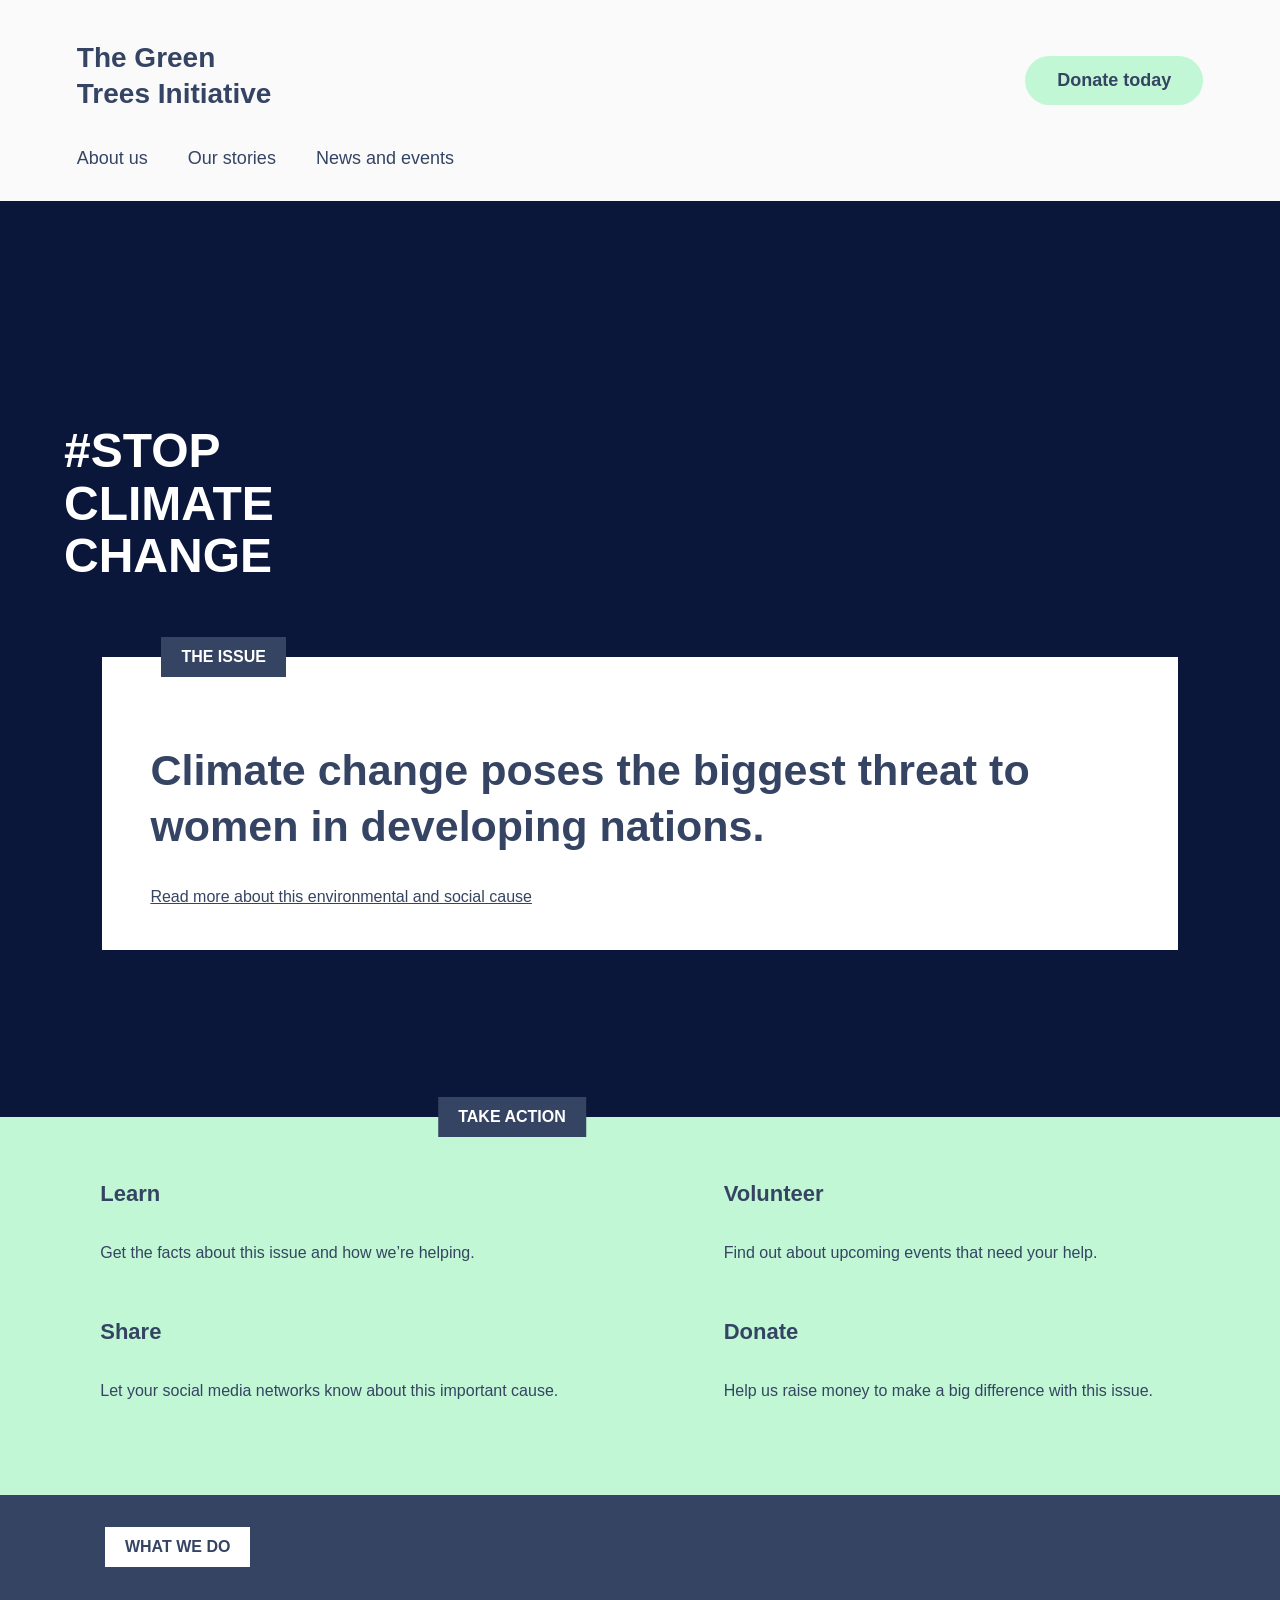
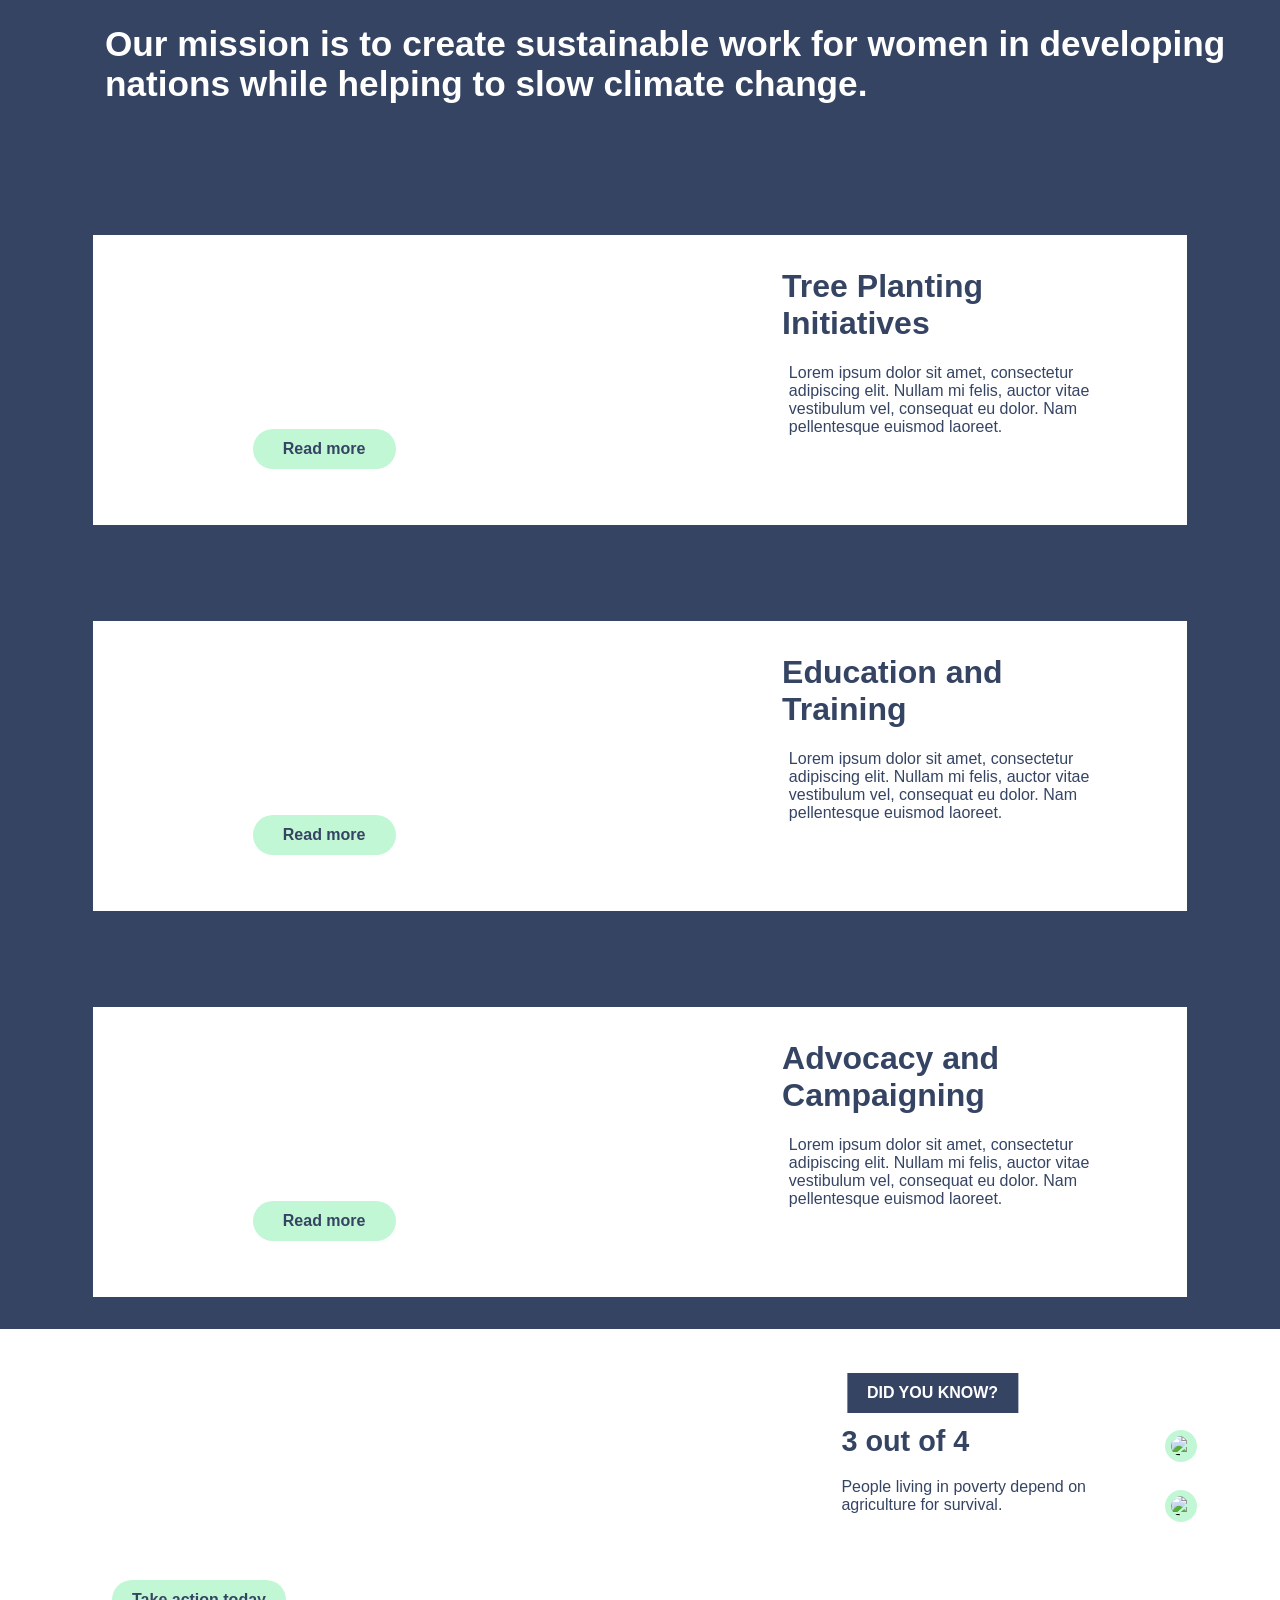
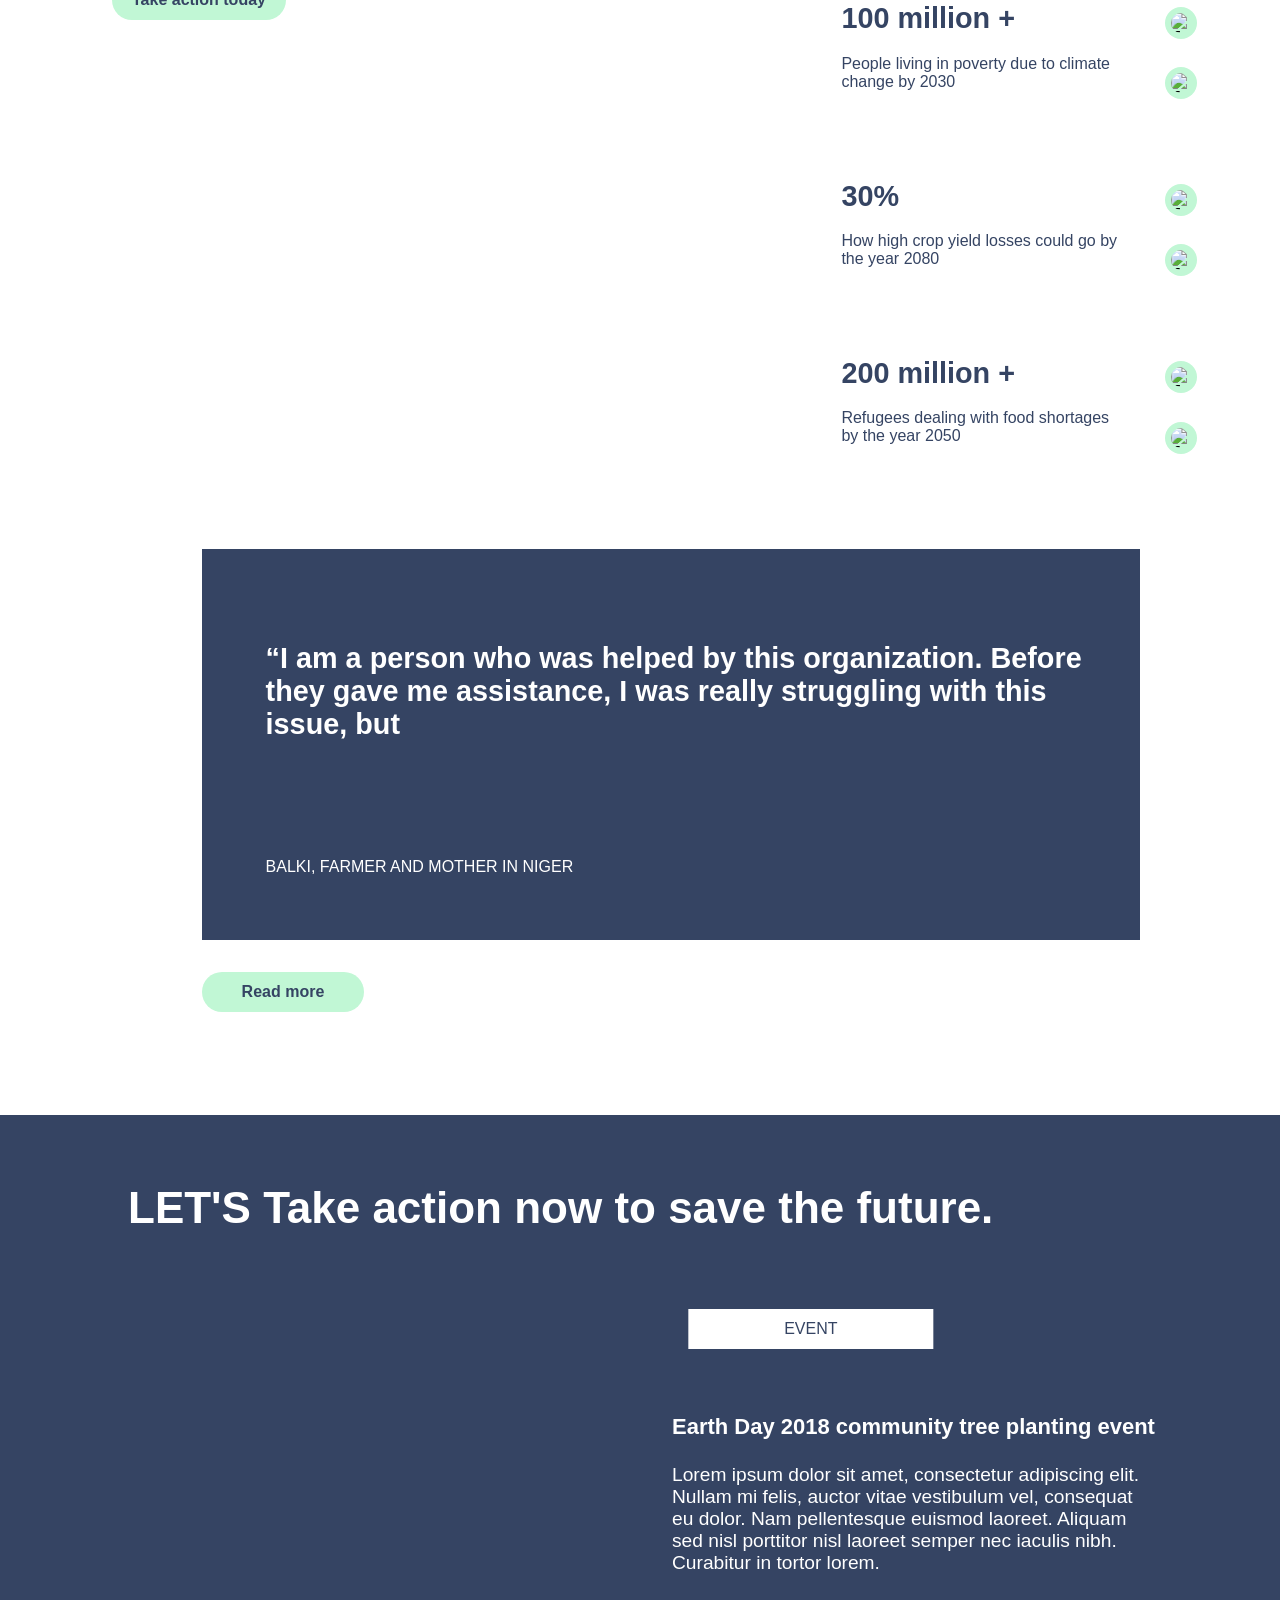
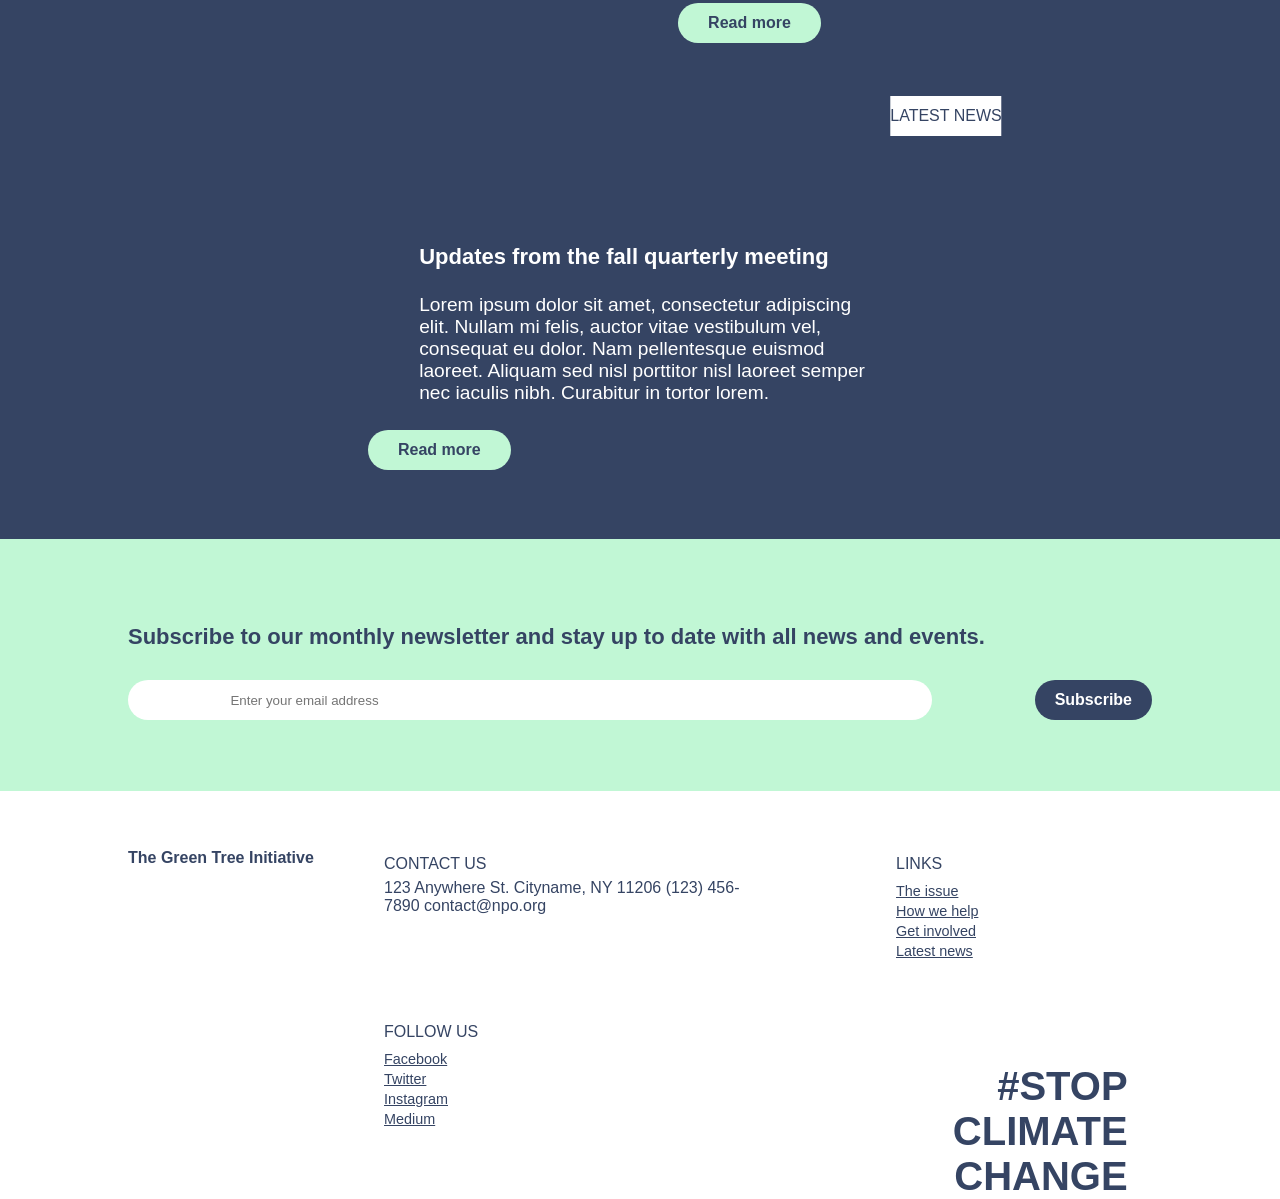
==== green-tree-project/index.html @ f687bb8c "initial commit" ====
<!DOCTYPE html>
<html lang="en">

<head>
    <meta charset="UTF-8">
    <meta name="viewport" content="width=device-width, initial-scale=1.0">
    <title>Home</title>
    <link rel="stylesheet" href="https://use.typekit.net/msd6sjl.css">
    <link rel="stylesheet" href="./style.css">
    

</head>

<body>
    <div class="container">
        <div class="header">
            <div class="logo">The Green<br>Trees Initiative</div>
            <nav class="nav">
                <a href="#about">About us</a>
                <a href="#stories">Our stories</a>
                <a href="#news">News and events</a>
            </nav>
        </div>
        <div class="donate-section">
            <a href="./donation.html" class="donate-button">Donate today</a>
        </div>
    </div>
    <main>
        <section class="flex stop_climate_change_section">
            <h2 class="layout_padding text_white flood_font">
                #STOP CLIMATE CHANGE
            </h2>
            <div class="layout_padding">
                <div>
                    <button class="text_white bg_blue square_btn">
                        THE ISSUE
                    </button>
                    <h3 class="text_blue">
                        Climate change poses the biggest threat to women in developing nations.
                    </h3>
                    <a href="" class="issue_read">
                        Read more about this environmental and social cause
                    </a>
                </div>
            </div>
        </section>
        <section class="grid take_action_section bg_green layout_padding text_blue">
            <button class="text_white bg_blue square_btn">
                TAKE ACTION
            </button>
            <div>
                <h5>
                    Learn
                </h5>
                <p>
                    Get the facts about this issue and how we’re helping.
                </p>
            </div>
            <div>
                <h5>
                    Volunteer
                </h5>
                <p>
                    Find out about upcoming events that need your help.
                </p>
            </div>
            <div>
                <h5>
                    Share
                </h5>
                <p>
                    Let your social media networks know about this important cause.
                </p>
            </div>
            <div>
                <h5>
                    Donate
                </h5>
                <p>
                    Help us raise money to make a big difference with this issue.
                </p>
            </div>
        </section>
        <section class="what_we_do_session bg_blue layout_padding">
            <div class="flex">
                <button class="text_blue bg_white square_btn">
                    WHAT WE DO
                </button>
                <p class="text_white bold">
                    Our mission is to create sustainable work for women in developing nations while helping to slow
                    climate change.
                </p>
            </div>
            <section class="flex">
                <div class="what_we_do_session_card bg_white">
                    <img src="./assets/home/tree-planting.png" alt="">
                    <div class="grid text_blue">
                        <div>
                            <h6>
                                Tree Planting Initiatives
                            </h6>
                            <p>
                                Lorem ipsum dolor sit amet, consectetur adipiscing elit. Nullam mi felis, auctor vitae
                                vestibulum vel, consequat eu dolor. Nam pellentesque euismod laoreet.
                            </p>
                        </div>
                        <button class="text_blue square_btn rounded bg_green bold" style="padding-left:30px; padding-right:30px">
                            Read more
                        </button>
                    </div>
                </div>
                <div class="what_we_do_session_card bg_white">
                    <img src="./assets/home/education-training.png" alt="">
                    <div class="grid text_blue">
                        <div>
                            <h6>
                                Education and Training
                            </h6>
                            <p>
                                Lorem ipsum dolor sit amet, consectetur adipiscing elit. Nullam mi felis, auctor vitae
                                vestibulum vel, consequat eu dolor. Nam pellentesque euismod laoreet.
                            </p>
                        </div>
                        <button class="text_blue square_btn rounded bg_green bold"style="padding-left:30px; padding-right:30px">
                            Read more
                        </button>
                    </div>
                </div>
                <div class="what_we_do_session_card bg_white">
                    <img src="./assets/home/advocacy.png" alt="">
                    <div class="grid text_blue">
                        <div >
                            <h6>
                                Advocacy and Campaigning
                            </h6>
                            <p>
                                Lorem ipsum dolor sit amet, consectetur adipiscing elit. Nullam mi felis, auctor vitae
                                vestibulum vel, consequat eu dolor. Nam pellentesque euismod laoreet.
                            </p>
                        </div>
                        <button class="text_blue square_btn rounded bg_green bold"style="padding-left:30px; padding-right:30px">
                            Read more
                        </button>
                    </div>
                </div>
            </section>
        </section>
        <section class="flex did_you_know_section layout_padding">
            <div>
                <h2 class="text_white flood_font">
                    Climate change <br>Is a hunger issue.
                </h2>
                <button class="square_btn bg_green text_blue bold rounded">
                    Take action today
                </button>
            </div>
            <section>
                <div class="did_you_know_section_card bg_white did_you_know_section_first_card">
                    <button class="square_btn bg_blue text_white">
                        DID YOU KNOW?
                    </button>
                    <div class="flex did-msg">
                        <h6>
                            3 out of 4
                        </h6>
                        <span class="social_icons">
                            <img src="./assets/home/iconmonstr-twitter-1.png" alt="Twitter">
                        </span>
                        </span>
                    </div>
                    <div class="flex">
                        <p>
                            People living in poverty depend on agriculture for survival.
                        </p>
                        <span class="social_icons">
                            <img src="./assets/home/iconmonstr-facebook-1.png" alt="Facebook">
                        </span>
                    </div>
                </div>
                <div class="did_you_know_section_card bg_white">
                    <div class="flex did-msg">
                        <h6>
                            100 million +
                        </h6>
                        <span class="social_icons">
                            <img src="./assets/home/iconmonstr-twitter-1.png" alt="Twitter">
                        </span>
                    </div>
                    <div class="flex">
                        <p>
                            People living in poverty due to climate change by 2030
                        </p>
                        <span class="social_icons">
                            <img src="./assets/home/iconmonstr-facebook-1.png" alt="Facebook">
                        </span>
                    </div>
                </div>
                <div class="did_you_know_section_card bg_white">
                    <div class="flex did-msg">
                        <h6>
                            30%
                        </h6>
                        <span class="social_icons">
                            <img src="./assets/home/iconmonstr-twitter-1.png" alt="Twitter">
                        </span>
                    </div>
                    <div class="flex">
                        <p>
                            How high crop yield losses could go by the year 2080
                        </p>
                        <span class="social_icons">
                            <img src="./assets/home/iconmonstr-facebook-1.png" alt="Facebook">
                        </span>
                    </div>
                </div>
                <div class="did_you_know_section_card bg_white">
                    <div class="flex did-msg">
                        <h6>
                            200 million +
                        </h6>
                        <span class="social_icons">
                            <img src="./assets/home/iconmonstr-twitter-1.png" alt="Twitter">
                        </span>
                    </div>
                    <div class="flex">
                        <p>
                            Refugees dealing with food shortages by the year 2050
                        </p>
                        <span class="social_icons">
                            <img src="./assets/home/iconmonstr-facebook-1.png" alt="Facebook">
                        </span>
                    </div>
                </div>
            </section>
        </section>
        <section class="story_section flex layout_padding">
            <section class="story_section_img_div">
                <button class="square_btn bold bg_blue text_white">
                    STORIES
                </button>
                <img src="./assets/home/lady-baby.png" alt="">
            </section>
            <div class="flex">
                <div class="bg_blue text_white">
                    <p>
                        “I am a person who was helped by this organization. Before they gave me assistance, I was really
                        struggling with this issue, but
                    </p>
                    <span>
                        BALKI, FARMER AND MOTHER IN NIGER
                    </span>
                </div>
                <button class="square_btn rounded bg_green text_blue bold stories-read">
                    Read more
                </button>
            </div>
        </section>
        <section class="event_section layout_padding bg_blue text_white">
            <h2 class="text_white flood_font">
                LET'S Take action now to save the future.
            </h2>
            <section class="flex">
                <div class="flex event_section_first_card">
                    <div class="event-img">
                        <button class="square_btn bg_white text_blue  event_section_rel_btn">
                            EVENT
                        </button>
                        <img src="./assets/home/tree-planting.png" alt="">
                    </div>
                    <div class="event_section_first_card_sec_div">
                        <button class="square_btn bg_white text_blue bold hidden_btn">
                            EVENT
                        </button>
                        <h3>
                            Earth Day 2018 community tree planting event
                        </h3>
                        <p>
                            Lorem ipsum dolor sit amet, consectetur adipiscing elit. Nullam mi felis, auctor vitae
                            vestibulum vel, consequat eu dolor. Nam pellentesque euismod laoreet. Aliquam sed nisl
                            porttitor nisl laoreet semper nec iaculis nibh. Curabitur in tortor lorem.
                        </p>
                        <button class="square_btn read-btn rounded bg_green text_blue bold r1">
                            Read more
                        </button>
                    </div>
                </div>
                <div class="flex event_section_second_card">
                    <div >
                        <img src="./assets/home/meeting.png" alt="">
                        <button class="square_btn bg_white text_blue bold event_section_rel_btn">
                            LATEST NEWS
                        </button>
                    </div>
                    <div class="event_section_second_card_sec_div">
                        <button class="square_btn bg_white text_blue bold hidden_btn">
                            LATEST NEWS
                        </button>
                        <h3>
                            Updates from the fall quarterly meeting
                        </h3>
                        <p>
                            Lorem ipsum dolor sit amet, consectetur adipiscing elit. Nullam mi felis, auctor vitae
                            vestibulum vel, consequat eu dolor. Nam pellentesque euismod laoreet. Aliquam sed nisl
                            porttitor nisl laoreet semper nec iaculis nibh. Curabitur in tortor lorem.
                        </p>
                        <button class="square_btn rounded bg_green text_blue bold r2">
                            Read more
                        </button>
                    </div>
                </div>
            </section>
        </section>
        <section class="email_section flex bg_green layout_padding">
            <h6 class="text_blue">
                Subscribe to our monthly newsletter and stay up to date with all news and events.
            </h6>
            <div class="flex">
                <input class="rounded" type="email" name="" id="" placeholder="Enter your email address"
                    style="border: none;;">
                <button class="square_btn rounded bg_blue text_white bold">
                    Subscribe
                </button>
            </div>
        </section>
    </main>
    <footer class="flex">
        <h1 class="text_b h1">The Green Tree Initiative</h1>
        <div class="footer_contact_us">
            <p class="text_b">
                CONTACT US
            </p>
            <div class="text_b">
                123 Anywhere St. Cityname, NY 11206 (123) 456-7890 contact@npo.org
            </div>
        </div>
        <div class="footer_links">
            <p class="text_b link">
                LINKS
            </p>
            <div class="flex link-a" style="flex-direction: column;">
                <a class="text_blue" href="">The issue</a>
                <a class="text_blue" href="">How we help</a>
                <a class="text_blue" href="">Get involved</a>
                <a class="text_blue" href="">Latest news</a>
            </div>
        </div>
        <div class="footer_follow_us">
            <p class="text_b">
                FOLLOW US
            </p>
            <div class="flex" style="flex-direction: column;">
                <a class="text_blue" href="">Facebook</a>
                <a class="text_blue" href="">Twitter</a>
                <a class="text_blue" href="">Instagram</a>
                <a class="text_blue" href="">Medium</a>
            </div>
        </div>
        <h2 class="text_b h2" style="text-align:right; margin-right:50px">
            #STOP CLIMATE CHANGE
        </h2>
    </footer>
</body>

</html>
---- green-tree-project/style.css ----
body{
    font-family: Arial, Helvetica, sans-serif;
    margin: 0;
}
.container {
    background: white;
}

.header {
    padding: 8% 7%;
    background: #fafafa;
    display: flex;
    justify-content: space-between;
}

.logo {
    font-size: clamp(18px, 2.5vw, 28px);
    font-weight: 700;
    color:#354463;
    line-height: 1.3;
    margin-bottom: 20px;
    margin-top: 0.5rem;
}

.nav {
    display: flex;
    flex-direction: column;
    gap: 10px;
}

.nav a {
    color: #354463;
    text-decoration: none;
    font-size: clamp(14px, 1.5vw, 18px);
    transition: color 0.2s;

}

.donate-section {
    padding: 30px;
    padding-right:3rem
}

.donate-button {
    display: block;
    width: 100%;
    padding: 12px;
    background: #C1F7D5;
    color: #354463;
    text-decoration: none;
    text-align: center;
    font-size: 18px;
    font-weight: 800;
    font:bold;
    font-family: Helvetica;
    border: none;
    border-radius: 20px;
    margin-bottom: 1%;
    margin-top: -1rem;
    
}



.stop_climate_change_section{
    background: url('./assets/annie-spratt-135307-unsplash.png') no-repeat calc(50% + 30%) center;
    background-size: cover;
    background-color: rgb(11, 22, 59);
    flex-direction: column;
    padding-bottom: 4rem;
    padding-top: 2rem;
    object-fit:cover;
}

.stop_climate_change_section > h2{
    width: min-content;
    margin-bottom: 13.938rem;
    margin-left: 1.5rem
}

.stop_climate_change_section > div > div{
    font-family: 'Helvetica';
    line-height: 1.3;
    padding: 3rem 1.188rem 2rem 1.188rem;
    background: white;
    position: relative;
    margin:8%;
    margin-top:-25%
}

.stop_climate_change_section > div > div > h3{
    font-size: 1.375rem;
    margin-bottom: 2rem;
    text-align: center;
}
.stop_climate_change_section .issue_read{
    display: block;
    text-align: center;
    color: #354463;
}


.stop_climate_change_section > div > div > button{
    position: absolute;
    top: 0;
    left: 40%;
    transform: translate(-50%, -50%);
}
.flex{
    display: flex;
    justify-content: center;
    
}

.grid{
    display: grid;
    padding-left: 40px;
    padding-right:40px
    
}


.rounded{
    border-radius: 20px;
}

.bold{
    font-weight: bold;
}

.text_center{
    text-align: center;
}

.italic{
    font-style: italic;
}

.text_blue{
    color: #354463;
    font:bold;
    font-size: 0.9rem; 
    margin-right: 0rem; 
}
/* .text-b{
    font-weight: bold;
    font-size: 1.2rem;
    color: #354463;
} */



.text_white{
    color: white;
}

.text_green{
    color: #C1F7D5;
}

.bg_green{
    background-color: #C1F7D5;
}

.bg_blue{
    background-color: #354463;
}

.bg_white{
    background-color: white;
}

.square_btn{
    border: none;
    outline: none;
    font-size: 1rem;
    font-weight:900;
    padding: 11px 20px;
    opacity: 1;
    margin-left: 10%;
    
}

.flood_font{
    font-family: "flood-std", sans-serif;;
    line-height: 1.1;
    font-size: 2.75rem;
    margin-left: 10%;
    margin-top: 15%;
}
.take_action_section{
        grid-template-columns: auto auto;
        gap: 1.625rem 1.5rem;
        padding-top: 4rem;
        padding-bottom: 4rem;
        position: relative;
    }

    .take_action_section > div > h5{
        font-size: 1.125rem;
    }

    .take_action_section > div > p{
        font-size: 0.875rem;
    }

    .take_action_section > button{
        position: absolute;
        top: 0;
        left: 40%;
        transform: translate(-50%, -50%);
    }
    .what_we_do_session{
    padding: 2rem;
}

.what_we_do_session > section{
    flex-direction: column;
    margin-left:5%;
    margin-right:5%
    
}

.what_we_do_session > div{
    text-align: center;
    flex-direction: column;
}

.what_we_do_session > div > button{
    width: fit-content;
    margin-left: auto;
    margin-right: auto;
    margin-bottom: 1.375rem;
}

.what_we_do_session > div > p{
    font-size: 1.5rem;
}

.what_we_do_session_card{
    position: relative;
    margin-top: 5.125rem;
}

.what_we_do_session_card > div{
    flex-direction: column;
    text-align: center;
    align-items: center;
    padding: 11.125rem 2.188rem 2rem 2.188rem;
}

.what_we_do_session_card > img{
    position: absolute;
    top: 8.5%;
    left: 50%;
    transform: translate(-50%, -50%);
    width: 80%;
    max-height: 60%;
}

.what_we_do_session_card > div > button{
    width: fit-content;
    margin-left: auto;
    margin-right: auto;
}

.what_we_do_session_card > div > div > h6{
    font-size: 1.125rem;
    margin-top: -10%;
    margin-bottom: 0;
    

}

.what_we_do_session_card > div > div > p{
    font-size: 0.875rem;
    margin-top: 1.375rem;
    margin-bottom: 1.938rem;
}
.social_icons {
    display: flex;
    flex-direction: column;
    gap: 10px;
    margin-top: 10%;
    padding-right: 1rem;
}

.social_icons img {
    width: 20px;
    height: 20px;
    padding: 6px;
    background-color: #C1F7D5;
    border-radius: 50%;
    object-fit: contain;
}
.did_you_know_section{
    background: transparent url('./assets/home/Did\ you\ know\ background.png') no-repeat 0% 0% ;
    background-size: cover;
    flex-direction: column;
    padding-top: rem;
    padding-bottom: 4rem;
}

.did_you_know_section  > div{
    width: 80%;
}

.did_you_know_section > div > h2{
    margin-bottom: 1rem;
    
}

.did_you_know_section_card{
    padding: 1rem;
    margin-top: 1rem;
    margin-left: 10%;  
    margin-right: 10%;
}

.did_you_know_section_first_card{
    margin-top: 7rem;
    position: relative;
}

.did_you_know_section_first_card > button{
    position: absolute;
    top: 0;
    left: 40%;
    transform: translate(-50%, -50%);
    width: max-content;
}
.did-msg{
    height:20px;
    margin-top:0.5rem
}
.did_you_know_section_card > div{
    justify-content: space-between;
    align-items: center;
    gap: 1rem;
    margin-bottom: 1rem;
    padding-left: 0.5rem;
}

.did_you_know_section_card > div > span > svg{
    height: 32px;
    width: 32px;
}

.did_you_know_section_card > div > h6{
    font-size: 1.375rem;
    color:#354463;
    margin-top: 26%;
    
}

.did_you_know_section_card > div > p{
    font-size: 0.875rem;
    margin-bottom: 0;
    width:75%;
    color:#354463;

}
.story_section{
    flex-direction: column;
    align-items: center;
    padding-top: 3.5rem;
}

.story_section_img_div{
    position: relative;
}

.story_section_img_div > button{
    position: absolute;
    top: 0;
    left: 40%;
    transform: translate(-50%, -50%);
}

.story_section_img_div > img{
    width: 100%;
    margin-right: 10%;
}

.story_section > div{
    flex-direction: column;
    align-items: center;
    padding-bottom: 2.563rem;
    margin-left: 12.5%;
    margin-right: 12.5%;
    
}

.story_section > div > div{
    padding: 1.813rem 2rem;
    text-align: center;
    margin: 2rem 0;
}

.story_section > div > div > p{
    font-size: 1.4rem;
    font:bold;
    font-weight: 700;
    margin-bottom: 1rem;
    height:200px;
    /* margin-top: -1%; */
    text-align: center;
    
}

.story_section > div > div > span{
    font-size: 0.688rem;
}
.event_section,
.event_section_first_card,
.event_section_second_card {
    flex-direction: column;
    text-align: center;
}
.event_section h2{
    margin-left: 10%;
    margin-right: 10%;
    margin-top: 0;
    margin-bottom: 0;
}

.event_section {
    padding-top: 4.313rem;
    padding-bottom: 4.313rem;
}

.event_section>section {
    flex-direction: column;
}

.event_section_first_card>div>img,
.event_section_second_card>div>img {
    width: 100%;
    
}

.event-img,
.event_section_second_card>div{
    padding-left: 10%;
    padding-right: 10%;

    
}
.event_section_first_card>div>h3,
.event_section_second_card>div>h3 {
    font-size: 1.375rem;
    margin-top: 1.875rem;
    padding-left: 10%;
    padding-right: 10%;
}

.event_section_first_card>div>p,
.event_section_second_card>div>p {
    font-size: 0.875rem;
    margin-top: 1.5rem;
    margin-bottom: 1rem;
    padding-left: 10%;
    padding-right: 10%;
    row-gap: 20px;
}
.square_btn{
    
    text-align: center;
    font-family:Helvetica;

}
.stories-read{
    padding-left: 40px;
    padding-right: 40px;

}

.event_section_first_card,
.event_section_second_card {
    margin-top: 4.563rem;
}

.event_section_first_card>div,
.event_section_second_card>div {
    position: relative;
}

.event_section_first_card>div>.r1,
.event_section_second_card>div>.r2 {
    margin-left: 0px;
    margin-top:2%;
    padding-left:30px;
    padding-right:30px

}

.event_section_rel_btn {
    position: absolute;
    width: max-content;
    top: 0;
    left: 40%;
    padding-left: 15%;
    padding-right: 15%;
    font-weight: 100;
    transform: translate(-50%, -50%);
}

.hidden_btn{
    display: none;
}
.email_section {
    flex-direction: column;
    height: 216px;
    /* padding-top: 2.25rem; */
    padding-bottom: 2.25rem;
}

.email_section>h6 {
    font-size: 1.375rem;
    margin-left: 10%;
    margin-right: 10%;
    margin-bottom: 0;
}

.email_section>div {
    justify-content: space-between;
    margin-top: 1.875rem;
    padding-left: 10%;
    padding-right: 10%;
}

.email_section>div>input {
    width: 70%;
    padding-left: 10%;
    padding-right: 10%;
    
}

footer{
    display: flex;
    flex-wrap: wrap;
    justify-content: space-between;
    row-gap: 3rem;
    margin-top: 3rem;
}

footer > h1{
    font-size: 1.125rem;
    width: 30%;
    padding-left: 10%;
    color: #354463;
}


footer > div{
    width: 40%;
}

.footer_contact_us{
    margin-left: auto;
    margin-right: 10%;
}

footer > h2{
    width: min-content;
    margin-left: auto;
    color: #354463;
    font-size:3rem;
    font-family: "flood-std", sans-serif;
}

footer > div > p{
    font-size: 0.688rem;
    margin-bottom: 6px;
    color: #354463;
}

footer > div > div{
    font-size: 0.875rem;
    color: #354463;
}

footer > div > div > a{
    margin-top: 4px;
}


@media screen and (min-width: 768px){
    .container {
        position: relative;
    }

    .header {
        display: flex;
        flex-direction: column;
        padding: 2rem 6%;
    }

    .nav {
        flex-direction: row;
        gap: 40px;
        margin-top: 15px;
    }
    .nav a {
    font-size: 18px;
    }
    .donate-section {
        position: absolute;
        top: 2rem;
        right: 6%;
        padding: 0;
    }

    .donate-button {
        width: auto;
        padding: 14px 32px;
        border-radius: 40px;
        margin-top: 1.5rem;
    }
    .stop_climate_change_section {
        background-image: url('./assets/home/annie-spratt-135307-tablet.png');
        background-size: cover; 
        background-repeat: no-repeat;
        object-fit: cover;
    }
    
    .stop_climate_change_section > h2{
        margin-bottom: 3rem;
        margin-left: 4rem;
        font-size: 3rem;
    }

    .stop_climate_change_section > div > div{
        padding: 2.688rem 3rem;
        margin-top: 2%;
    }

    .stop_climate_change_section > div > div > h3{
        font-size: 2.688rem;
        text-align: left;
    }

    .stop_climate_change_section > div > div > button{
        left: 0;
        transform: translate(0,-50%);
        margin-left: 3.688rem;
    }

    .stop_climate_change_section .issue_read{
        text-align: start;
    }
    .take_action_section{
        height:250px
    }
    .take_action_section > div > h5{
        font-size: 1.375rem;
        margin-left:10%;
        margin-top: 0;
        
    }
    .take_action_section button{
        margin-left: 0%;
    }

    .take_action_section > div > p{
        font-size: 1rem;
        margin-left: 10%;
        margin-top: 0;
    }
    .what_we_do_session > section{
        flex-direction: column;
    }

    .what_we_do_session > div > p{
        font-size: 2.2em;
        text-align: left;
        margin-left:6%
        
        
    }

    .what_we_do_session > div > button{
        margin-left: 6%;
    }

    .what_we_do_session_card{
        padding-bottom: 3.125rem;;
        margin-top: 7rem;
        height:15rem;
        margin-top: 6rem;
    }

    .what_we_do_session_card > img{
        left: 30px;
        transform: translate(0, -50%);
        width: 45%;
        max-height: 100%;
        margin-top: 8%;
        
    }

    .what_we_do_session_card > div{
        padding: 0;
        padding-top: 2.25rem;
        text-align: left;
        grid-template-columns: 1fr 1fr;
        grid-template-areas: "col2 col1";  
    }

    .what_we_do_session_card > div > div{
        grid-area: col2;
        grid-column: 2;
        margin-left: -8rem;
        margin-top: 4rem;
    }

    .what_we_do_session_card > div > button{
        margin-left: 8rem;
        margin-top: 10rem;
        position: absolute;
        left:2rem;  
    }

    .what_we_do_session_card > div > div > p{
        margin-bottom: 0;
        margin-left: 41%;
        padding-bottom: 2rem;
        margin-right: 3.625rem;
        font-size: 1rem;
        width:50%
    }

    .what_we_do_session_card > div > div > h6{
        font-size: 1.5rem;
        width: 50%;
        margin-left:40%;
        font-size: 2rem;
        
    }
    .did_you_know_section{
        flex-direction: row;
        background-image: url('./assets/home/Did\ you\ know\ background-tablet.png');
        justify-content: space-between;
        gap: 2rem;
        background-position: 50% 50%;

    }

    .did_you_know_section  > div{
        width: 35%;
    }

    .did_you_know_section_first_card{
        margin-top: 4rem;
    }
    .did_you_know_section_card >button{
        margin-left: -12%;
    }

    .did_you_know_section_card > div > h6{
        font-size: 1.8rem;
    }

    .did_you_know_section_card > div > p{
        font-size: 1rem;
    }
    .did_you_know_section>div> h2{
       margin-top: 20%;
       margin-left: 25%;
        
    }
    .did_you_know_section>div> button{
        margin-left: 25%;

    }
    .story_section > div{
        padding-bottom: 0;
    }

    .story_section_img_div > img{
        width: 80%;
        margin-left: 10%;
        margin-right: 10%;
    }
    .stories-read{
        margin-left: 15%;
        margin-bottom: 10%;
    }

    .story_section_img_div > button{
        top: 0;
        left: 20%;
        transform: translate(-50%, -50%);
    }
    .story_section > div > div > p{
        font-size: 1.8rem;
        text-align: left;
        
    }
    .story_section > div > div > span{
        font-size: 1rem;

    }
    .story_section > div{
        width:80%;
        
    }

    .story_section > div > div{
        text-align: left;
        padding: 4rem 1.5rem 4rem 4rem;
        margin-left:15%;
        width:83%;
        margin-top:-1%
    }
    
    .story_section,
    .story_section > div{
        align-items: unset;
    }

    .story_section > div > button{
        margin-right: auto;
    }

    .story_section > div{
        margin-top: -4rem;
        z-index: 2;
        margin-left: 3rem;
    }
    .event_section,
    .event_section_first_card {
        flex-direction: row;
        text-align: start;
        gap: 2rem;
    }

    .event_section_first_card,
    .event_section_second_card {
        align-items: unset;
    }
    

    .event_section_first_card,
    .event_section_second_card {
        display: grid;
        grid-template-columns: 50% auto;
        text-align: start;
        gap: 2rem;
    }

    .event_section_second_card_sec_div {
        grid-row: 1;
    }
    .event_section_second_card > div:first-child{
    transform: translateX(-30px);
    }
    .event_section_first_card > div:first-child{
    transform: translateX(30px);
    }

    .event_section_second_card>div>.event_section_rel_btn{
        margin-left: -100%;
        margin-top: 9%;
        

    }
    .event_section_first_card>div>.event_section_rel_btn{
        margin-left:82%;
        margin-top: 1.5rem;
    }
    .event_section_first_card>div>.r1{
        margin-left:1%;
    }
    
    

    .event_section_first_card>div>h3{
        margin-right: 10%;
        margin-left: -10%;
        margin-top: 18%;

    }
    .event_section_second_card>div>h3{
        margin-right: -10%;
        margin-top: 25%;

    }
    .event_section_first_card>div>p{
         font-size: 1.2rem;
         margin-right: 10%;
         margin-left: -10%;
         margin-top: 1.5rem;

    }
    .event_section_second_card>div>p{
         font-size: 1.2rem;
         margin-right: -10%;

    }
    

    .email_section>div>input {
        width: 70%
    }
    footer > h1{
        width: 20%;
    }
    
    footer > div{
        width: 30%;
    }

    .footer_contact_us{
        margin-left: unset;
    }

    .footer_follow_us{
        margin-left:-10%;
        position: relative;
    }

    footer > h2{
        right:8%;
        position: absolute;
        padding-top: 4.5rem;
        font-family: "flood-std", sans-serif;
        
    }
    footer .h2{
        font-size: 2.5rem;
        margin-top:12%;
        margin-right:2%
    }
    .text_b{
    color: #354463;
    font-size: 1rem;
    }
    
    

}

@media screen and (min-width: 1440px){

    .container{
    display:flex;
    align-items:center;
    justify-content:space-between;
    padding:0 10%;
    height:128px;
  }

  .header{
    display:flex;
    flex-direction:row;
    align-items:center;
    gap:4rem;
  }

  .nav {
    gap:5rem;
    margin-right:-30%
  }
  .logo{
    margin-left:-15%
  }
  .donate-section{
    margin-right: 5%;

  }
  .stop_climate_change_section{
  display:flex;
  flex-direction:row-reverse;
  align-items:center;
  justify-content:space-between;
  padding:8rem 10%;
  position:relative;
  background-image:url('./assets/home/annie-spratt-135307-unsplash@2x.png');
  background-size:cover;
  background-position:center 8%;
  min-height:650px;
  gap:4rem;  
}


.stop_climate_change_section > h2{
  font-size:clamp(3.5rem, 5vw, 6rem);
  flex:1;
  margin:0;              
  line-height:1.05;
  max-width: 30%;
}

.stop_climate_change_section > div{
  flex:1;
  display:flex;
  justify-content:flex-start;
  flex:0 0 40%;  
  margin-left:-9%;
}

.stop_climate_change_section > div > div{
  background:white;
  padding:clamp(2rem, 3vw, 3.5rem);
  max-width:650px;
  width:100%;
  box-shadow:0 10px 30px rgba(0,0,0,0.08);
}

.stop_climate_change_section > div > div > h3{
  font-size:clamp(1.8rem, 3vw, 3rem);
  line-height:1.3;
  margin-top:1rem;
}

.stop_climate_change_section > div > div > button{
  margin-top:1rem;
  padding:0.8rem 3rem;
}
  .issue_read{
    display:inline-block;
    margin-top:1rem;
  }

    .layout_padding{
        padding: 1.125rem 7.5rem;

    }

    .flood_font{
        font-size: 4.5rem;
    }
    .take_action_section{
        grid-template-columns: auto auto auto auto;
        padding-top: 4.938rem;
        height:13rem;
        padding-left: 9%;
        padding-right: 10%;
    }

    .take_action_section > div > h5{
        font-size: 1.75rem;
    }
    .take_action_section > button{
        margin-left: 10%;
        padding-left: 2%;
        padding-right: 2%;
    }
    .what_we_do_session > section{
    flex-direction: row;
    }
    .what_we_do_session > div > button{
        margin-left: 6.2%
    }
    .what_we_do_session > div > p{
        margin-left: 6.2%;
        margin-right: 4%;
        font-size: clamp(2rem, 8vw,4rem);
    }
    .what_we_do_session_card{
  position:relative;
  padding-top:clamp(4rem, 6vw, 6rem);
  margin-bottom:clamp(3rem, 6vw, 8rem);
  min-height:clamp(320px, 45vw, 470px);
  max-width:390px; 
  margin-right:11%;
 
  
}
.what_we_do_session_card > img{
  position:absolute;
  top:0;
  left:65%;
  transform:translate(-50%, -35%);
  width:clamp(220px, 24vw, 350px); 
  height:clamp(160px, 18vw, 250px);
}
.what_we_do_session_card > div{
  display:flex;
  flex-direction:column;
  padding:clamp(6rem, 10vw, 9rem) clamp(1.5rem, 3vw, 2rem) 2rem;
}
.what_we_do_session_card > div > div > h6{
  font-size:clamp(1.2rem, 2vw, 1.7rem);
}
.what_we_do_session_card > div > div > p{
  font-size:clamp(0.95rem, 1.2vw, 1.2rem);
}
.what_we_do_session_card > div > button{
  margin-top:76%;  
  margin-left:15%;
  height:48px;
}


    .did_you_know_section_card > div > h6{
        font-size: 2.75rem;
        margin-top: 50%;
        margin-left: 8%;
    }
    .did_you_know_section_card{
        height: 232px;
    }
    .did_you_know_section{
        background-image: url('./assets/home/Did\ you\ know\ background-desktop.png');
        padding-bottom: 10rem;
        padding-top: 5rem;
    }
    .did_you_know_section >div >h2{
        margin-left:20%;
        max-width:450px

    }
    .did_you_know_section button{
        margin-left: 6%;
    }
    .did_you_know_section >div > button{
        margin-left: 20%;

    }
    .did_you_know_section_card > div > .social_icons{
        margin-top: 25%;

    }
    .did_you_know_section > section > div {
        margin-left:-40%;
        max-width:500px
    }
    .did_you_know_section_card > div > p{
        font-size: 1.25rem;
        margin-top: 20%;
        margin-left: 8%;
    }
    .story_section{
        flex-direction: row-reverse;
        align-items: center;
    }

    .story_section_img_div{
     width:100%;  
     margin-right:14%    
    }

    .story_section_img_div > img{
    width:100%;

    margin-right:14%
    }
    .story_section > div{
         position:relative;
    }
    .story_section > div >button{
        position: absolute;
        margin-top:130%
    }

    .story_section > div > div{
        position:absolute;
        left:0%;          
        top:100%;
        transform:translateY(-50%);
        width:clamp(380px, 45vw, 850px); 
        min-height:clamp(320px, 28vw, 400px)
    }
    .story_section > div > div > p{
        font-size: 3rem;
        
    }
    .story_section > div > div > span{
        position: absolute;
        bottom:10%
    }
    .stories-read{
        height: 48px;
        
    }
    
    .square_btn {
        margin-left: 6rem;
    }

    .story_section{
        padding-top: 6.75rem;
        padding-bottom: 6.75rem;
    }
    .event_section{
        padding-top: 8rem;
        padding-bottom: 8rem;
    }

    .event_section_second_card>div>img{
        width:clamp(320px, 40vw, 572px);
        margin-left: -20%;
        
    }
    .event_section_first_card>div>img{
        width:100%;
        height:100%;
        margin-left:2%
    }

    .event_section_first_card>div>h3,
    .event_section_second_card>div>h3 {
        font-size: 2.75rem;
    }

    .event_section_first_card>div>p,
    .event_section_second_card>div>p {
        font-size: 1.25rem;
        margin-bottom: 3rem;
    }

    .event_section_first_card,
    .event_section_second_card {
        gap: 4rem;
    }

    .event_section>h2 {
        width: 55%;
        font-size: 6rem;
        margin-left:6.5%
    }

    .event_section_rel_btn {
        visibility: hidden;
    }
    .event_section_second_card>div>.event_section_rel_btn{
        margin-left: -100%;
        margin-top: 9%;
        

    }

    .event_section_first_card>div>.r1{
        margin-left:20%;
    }
    .event_section_second_card>div>.r2{
        margin-left:10%;
    }
    .event_section_first_card>div>h3{
        margin-right: 10%;
        margin-left: 9%;
        margin-top: 0%;
        font-size: 2.5rem;

    }
    .event_section_second_card>div>h3{
        margin-right: -10%;
        margin-top: 25%;

    }
    .event_section_first_card>div>p{
         font-size: 1.2rem;
         margin-right: 10%;
         margin-left: 10%;
         margin-top: 1.5rem;

    }
    .event_section_second_card>div>p{
         font-size: 1.2rem;
         margin-right: -10%;

    }

    .hidden_btn {
        display: block;
        margin-bottom: 3rem;
    }
    .email_section{
    display: flex;
    flex-direction: row;
    align-items: center;
    justify-content: space-between;
    }

    .email_section h6{
        font-size: 1.6rem;
        max-width: 520px;
        margin-right: -20%; 
    }
    .email_section > div{
        display: flex;
        align-items: center;
        width: 100%;
    }
    .email_section input{
        max-width: 320px;
        padding: 0.9rem 1.2rem;
        margin-left: 20%;

    }
    .email_section button{
        margin-right: -20%;
    }
    footer{
    display: flex;
    align-items: flex-start;
    justify-content: space-between;
    gap: 4rem;
    margin-right: 12rem;
    }
    footer h1{
        font-size: 1.6rem;
        font-weight: 700;
        max-width: 180px;
    }
    .footer_contact_us,
    .footer_links,
    .footer_follow_us{
        display: flex;
        flex-direction: column;
        gap:-3rem;
        width: 150px;
        margin-bottom: 5rem;
    }
    footer p{
        position: relative;
        display: inline-block;
        font-size: 0.8rem;
        font-weight: 700;
        margin-bottom: 0.6rem;
    }
    footer p::after{
        content: "";
        position: absolute;
        left: 0;
        bottom: -4px;
        width: 140px;           
        height: 1px;
        background: #35446340;
    }
    .footer_contact_us div{
        font-size: 0.85rem;
        line-height: 1.5;
    }
    footer a{
        font-size: 0.85rem;
        text-decoration: none;
    }
    footer > div > .link{
        margin-left: -6rem;
    }
    footer > div > .link-a{
        margin-left: -6rem;

    };
    footer .h2{
        font-size: 3rem;
        margin-top: -5%;

    };

    footer h2{
        margin-left: auto;
        font-size: 3rem;
        font-family: "flood-std", sans-serif;
        line-height: 1.1;
    }
    footer .h1{
        font-size: 1.5rem;
    }

    .text_b{
        color: #354463;
        font-size: 1rem;
    }
}
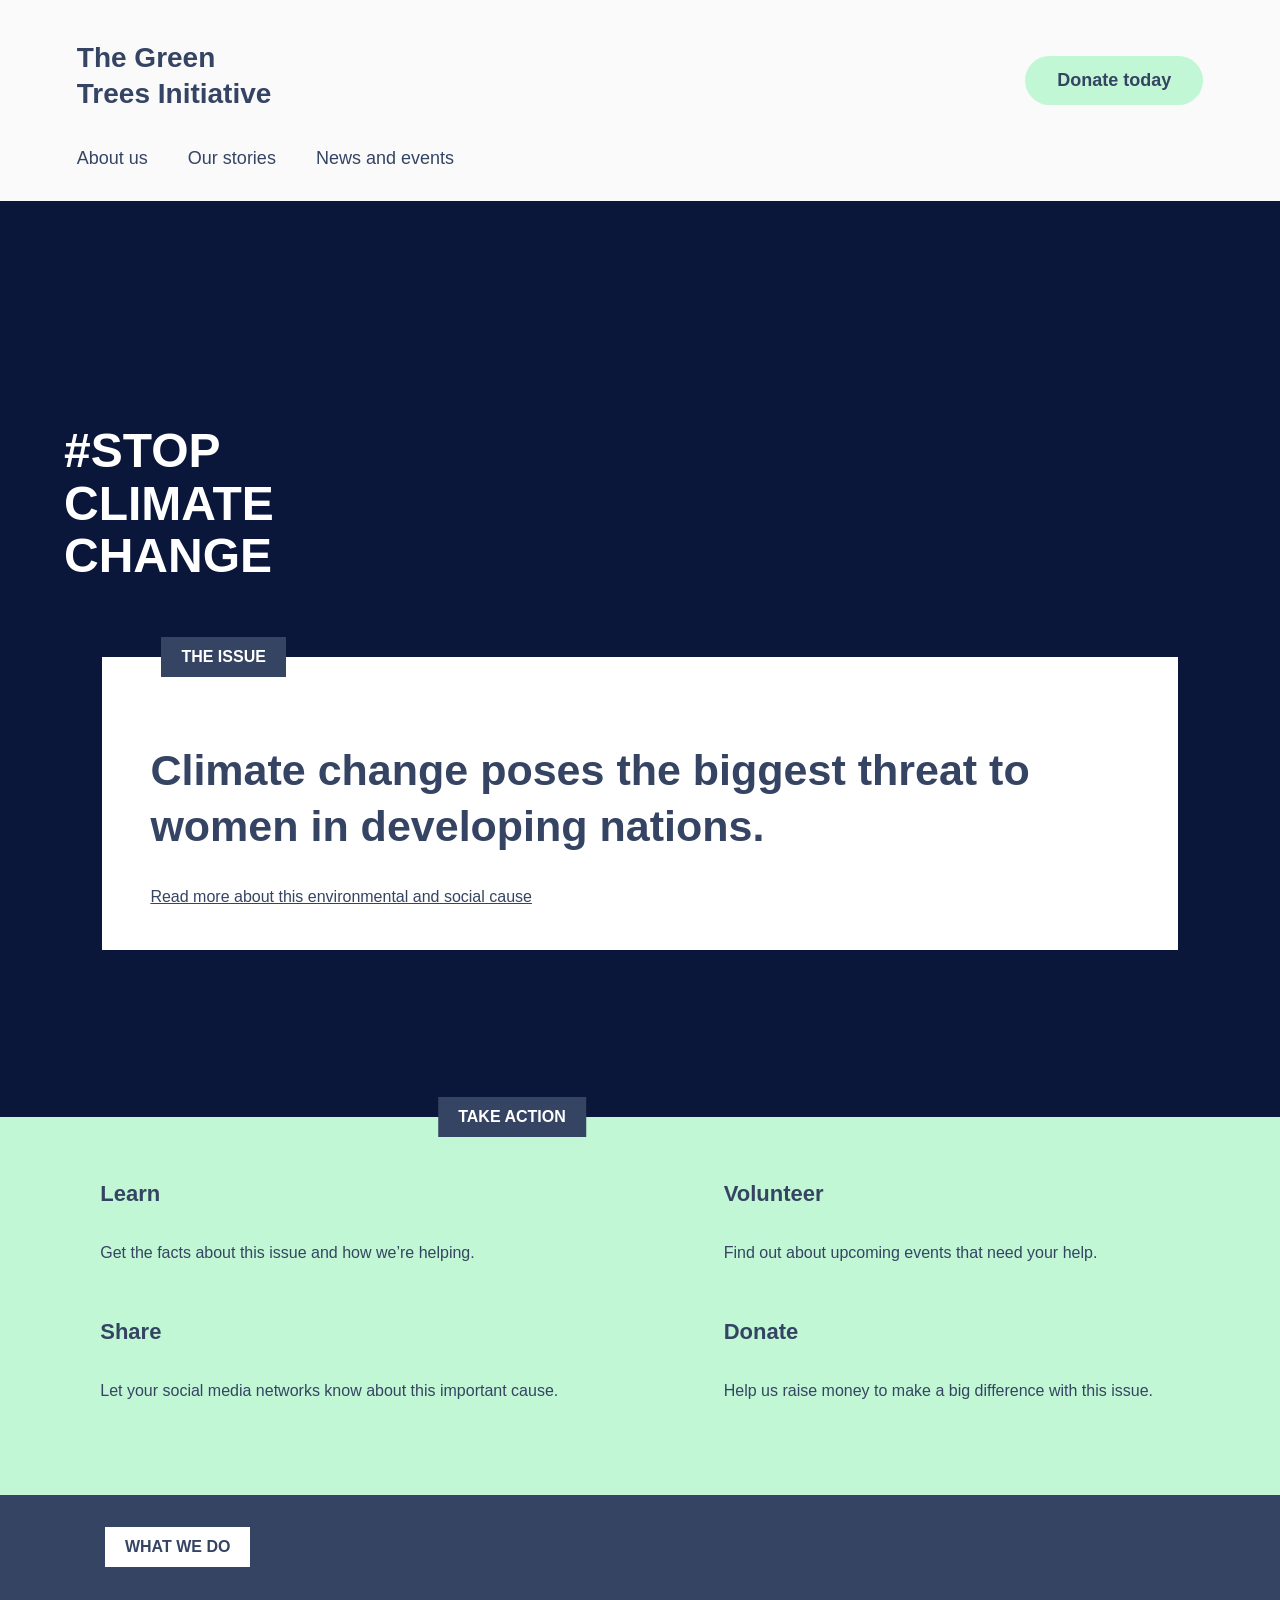
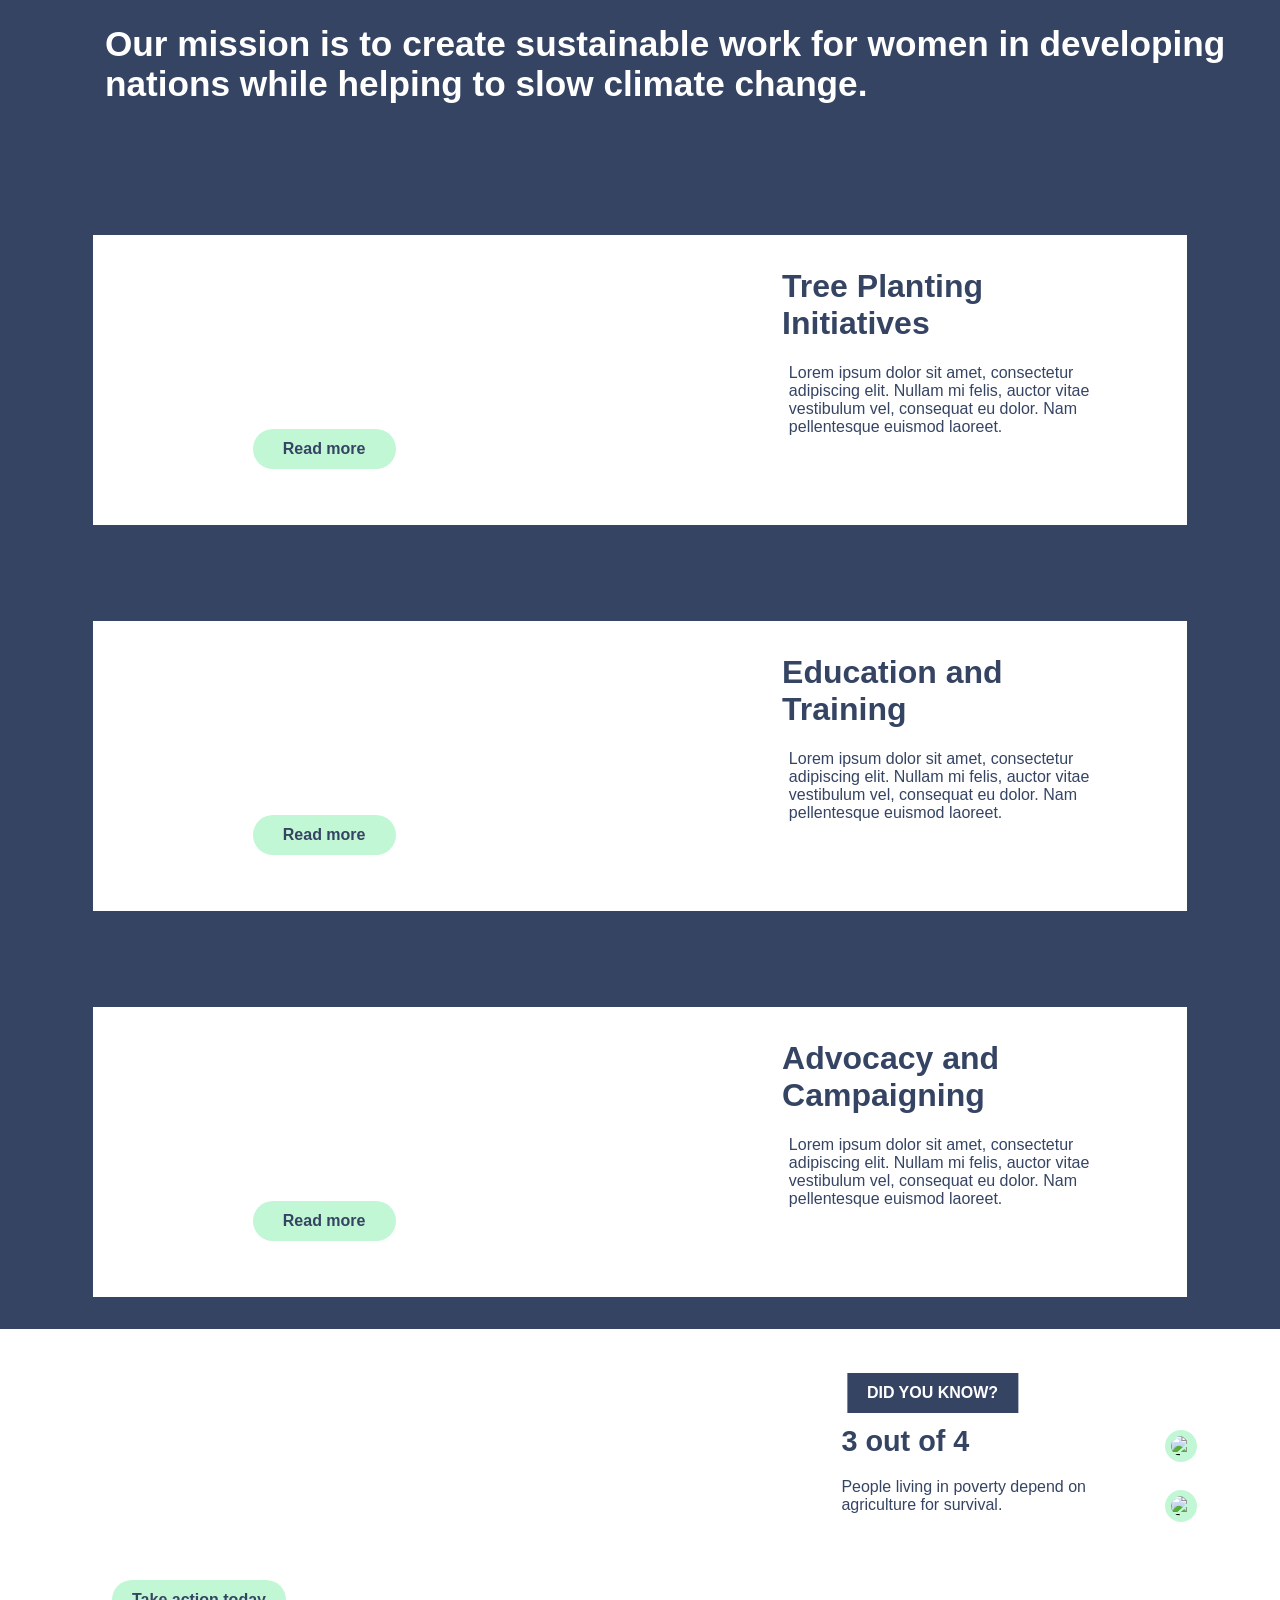
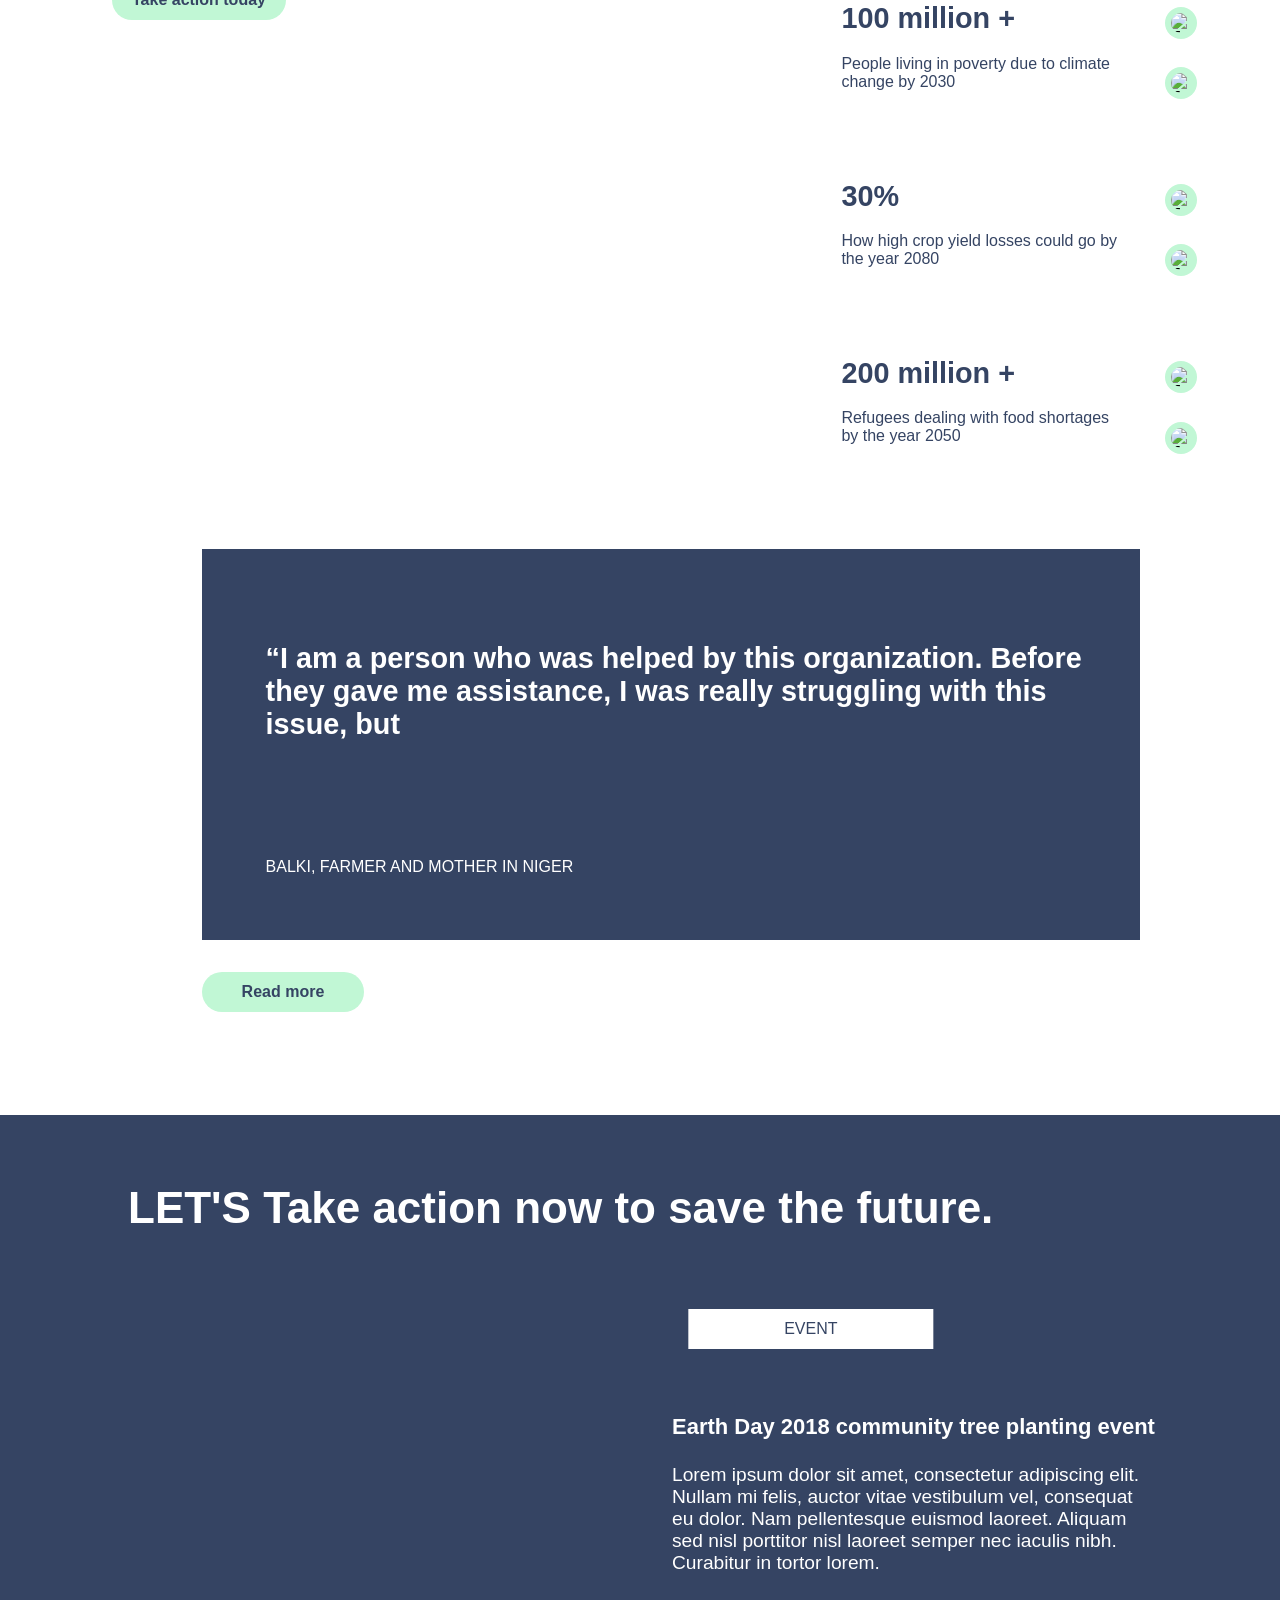
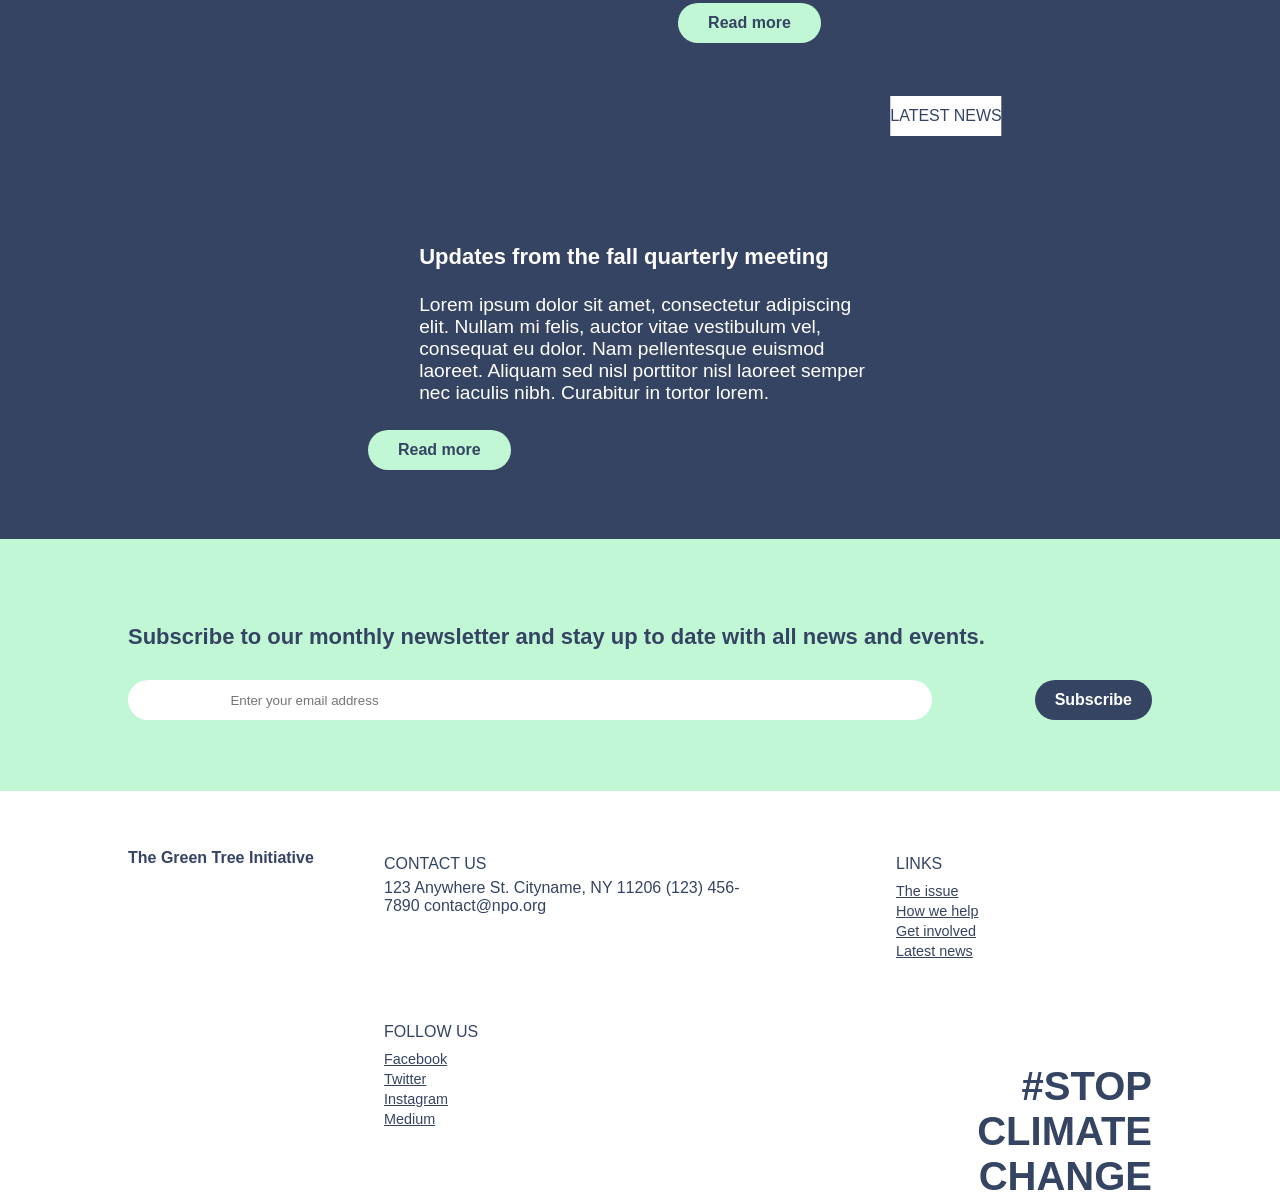
==== commit 198c187a: "final commit" ====
--- a/green-tree-project/index.html
+++ b/green-tree-project/index.html
@@ -355,7 +355,7 @@
                 <a class="text_blue" href="">Medium</a>
             </div>
         </div>
-        <h2 class="text_b h2" style="text-align:right; margin-right:50px">
+        <h2 class="text_b h2" style="text-align:right;">
             #STOP CLIMATE CHANGE
         </h2>
     </footer>
--- a/green-tree-project/style.css
+++ b/green-tree-project/style.css
@@ -1192,8 +1192,8 @@
     }
 
     .event_section_second_card>div>img{
-        width:clamp(320px, 40vw, 572px);
-        margin-left: -20%;
+        width:clamp(320px, 40vw, 772px);
+        margin-left: -40%;
         
     }
     .event_section_first_card>div>img{
@@ -1202,22 +1202,7 @@
         margin-left:2%
     }
 
-    .event_section_first_card>div>h3,
-    .event_section_second_card>div>h3 {
-        font-size: 2.75rem;
-    }
-
-    .event_section_first_card>div>p,
-    .event_section_second_card>div>p {
-        font-size: 1.25rem;
-        margin-bottom: 3rem;
-    }
-
-    .event_section_first_card,
-    .event_section_second_card {
-        gap: 4rem;
-    }
-
+    
     .event_section>h2 {
         width: 55%;
         font-size: 6rem;
@@ -1235,33 +1220,39 @@
     }
 
     .event_section_first_card>div>.r1{
-        margin-left:20%;
+        margin-left:10%;
     }
     .event_section_second_card>div>.r2{
-        margin-left:10%;
+        margin-left:-8%;
     }
     .event_section_first_card>div>h3{
-        margin-right: 10%;
-        margin-left: 9%;
+        margin-left: 0%;
         margin-top: 0%;
-        font-size: 2.5rem;
-
-    }
-    .event_section_second_card>div>h3{
-        margin-right: -10%;
-        margin-top: 25%;
-
-    }
+        font-size: 2.75rem;
+        width:50%
+
+    }
+    
     .event_section_first_card>div>p{
          font-size: 1.2rem;
-         margin-right: 10%;
-         margin-left: 10%;
+         width:50%;
+         margin-left: 0%;
          margin-top: 1.5rem;
 
+    }
+    .event_section_second_card>div>button{
+        margin-left: -6%;
+    }
+    .event_section_second_card>div>h3{
+        margin-left: -17%;
+        font-size: 2.75rem;
+        margin-top:10%;
+        width:50%
     }
     .event_section_second_card>div>p{
          font-size: 1.2rem;
-         margin-right: -10%;
+         width:50%;
+         margin-left: -17%;
 
     }
 
@@ -1277,9 +1268,12 @@
     }
 
     .email_section h6{
-        font-size: 1.6rem;
+        font-size: 1.65rem;
         max-width: 520px;
-        margin-right: -20%; 
+        margin-right: -18%; 
+        margin-top: 2%;
+        margin-left: 7%;
+
     }
     .email_section > div{
         display: flex;
@@ -1292,15 +1286,12 @@
         margin-left: 20%;
 
     }
-    .email_section button{
-        margin-right: -20%;
-    }
     footer{
     display: flex;
     align-items: flex-start;
     justify-content: space-between;
-    gap: 4rem;
-    margin-right: 12rem;
+    gap: 8rem;
+    margin-right: 33%;
     }
     footer h1{
         font-size: 1.6rem;
@@ -1316,6 +1307,9 @@
         width: 150px;
         margin-bottom: 5rem;
     }
+    .footer_follow_us{
+        margin-left: 1%;
+    }
     footer p{
         position: relative;
         display: inline-block;
@@ -1349,7 +1343,8 @@
     };
     footer .h2{
         font-size: 3rem;
-        margin-top: -5%;
+        margin-top: -2%;
+        margin-right:7%
 
     };
 
@@ -1367,4 +1362,5 @@
         color: #354463;
         font-size: 1rem;
     }
+    
 }
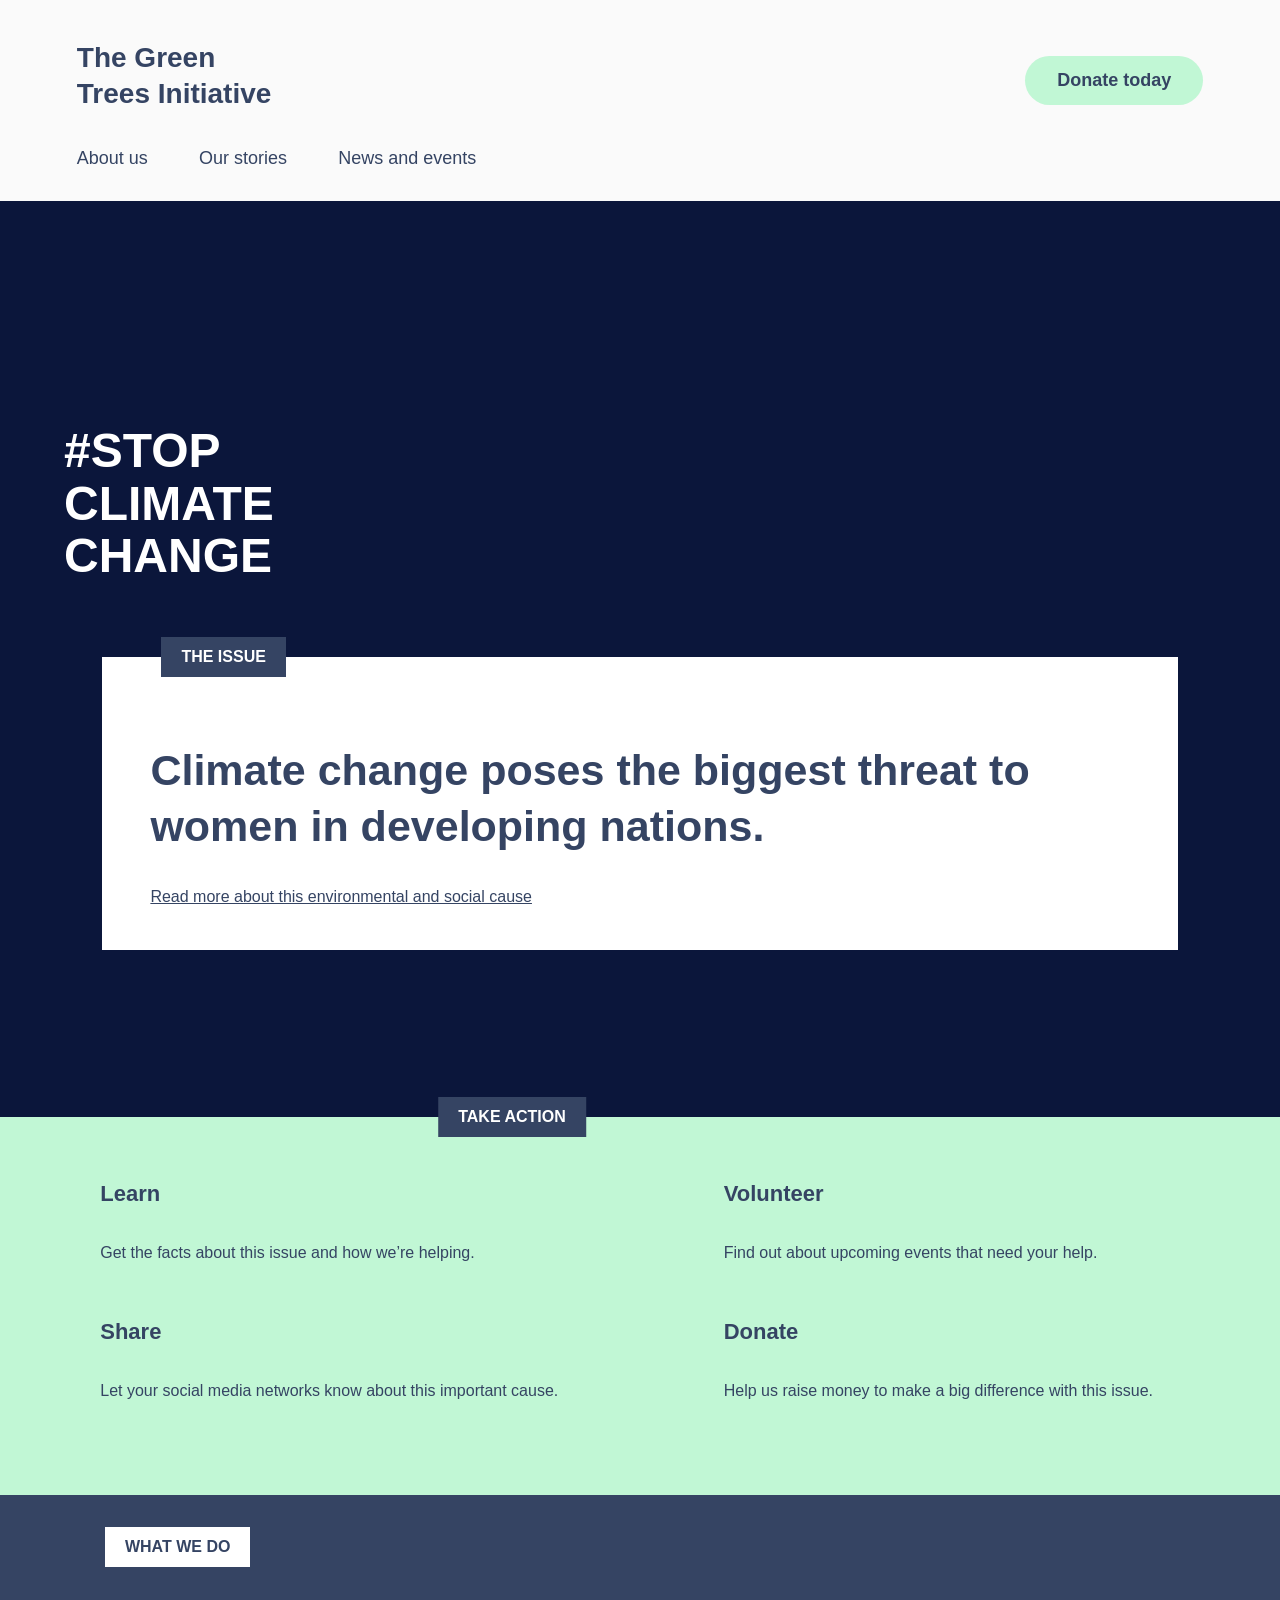
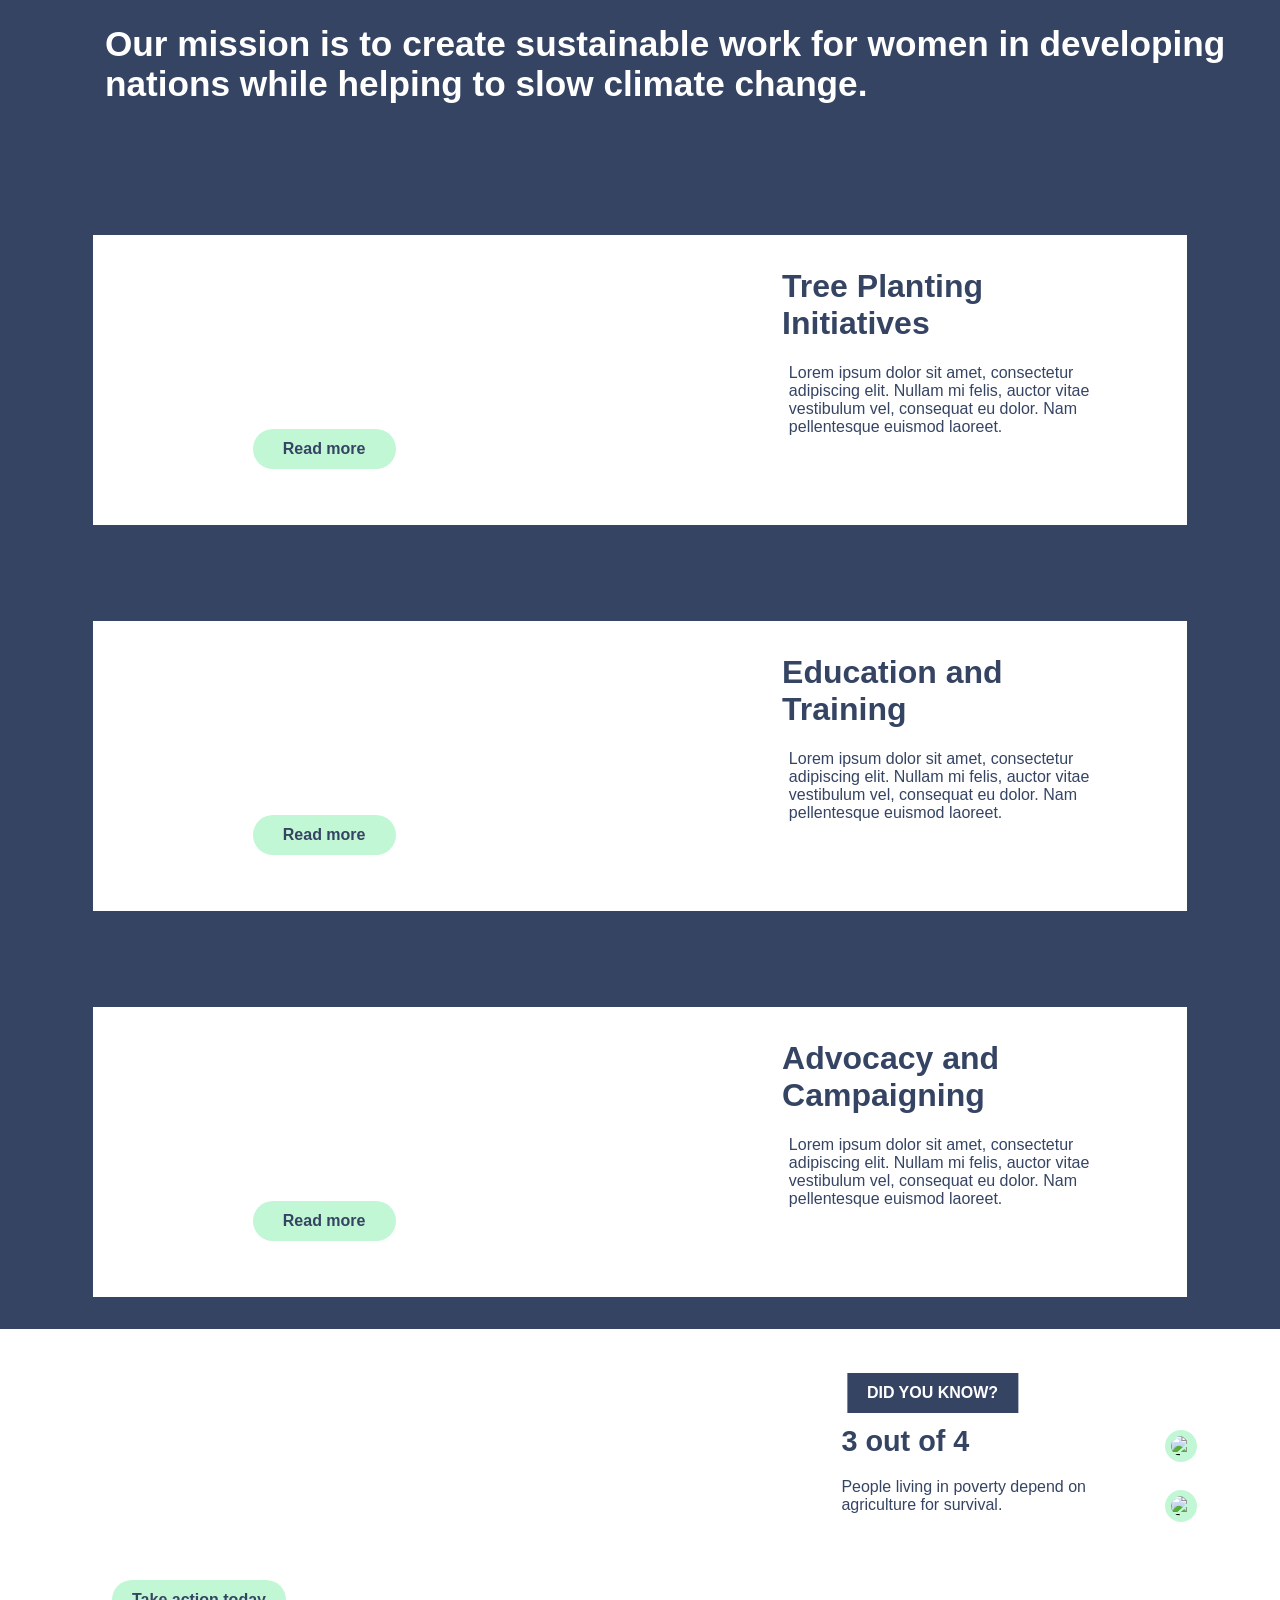
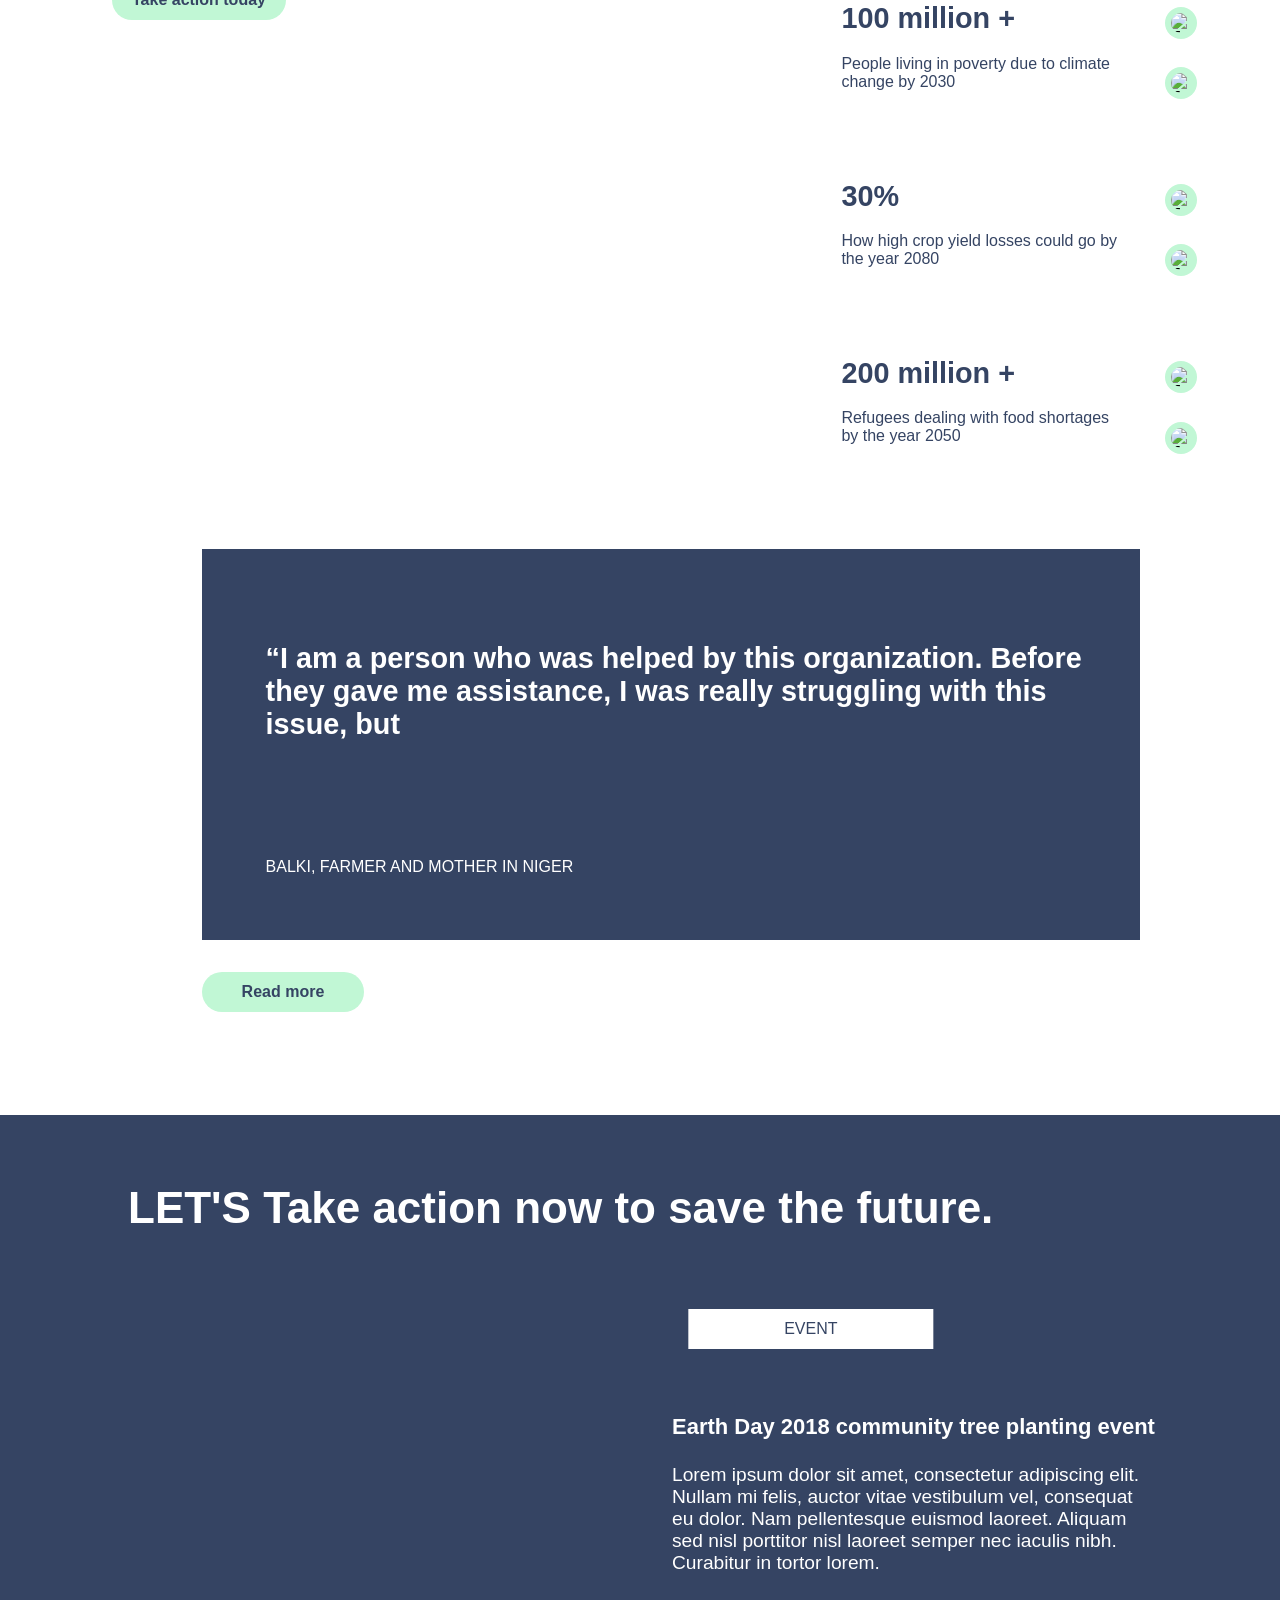
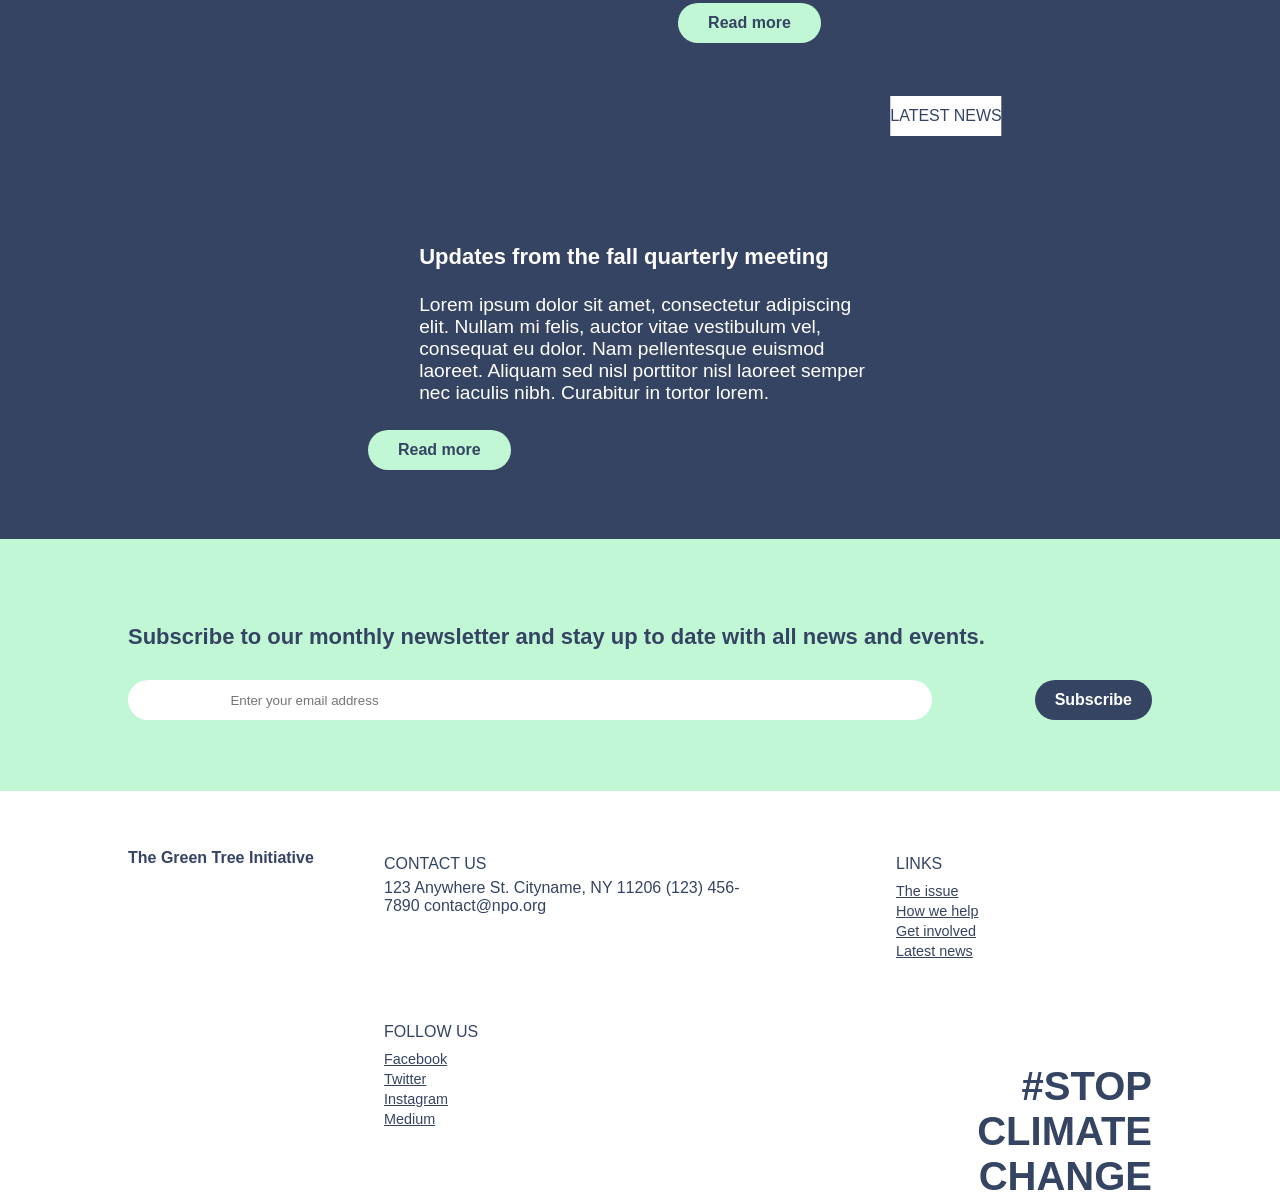
==== commit 6bc6d5b6: "final commit" ====
--- a/green-tree-project/index.html
+++ b/green-tree-project/index.html
@@ -15,7 +15,7 @@
     <div class="container">
         <div class="header">
             <div class="logo">The Green<br>Trees Initiative</div>
-            <nav class="nav">
+            <nav class="nav" style="gap: clamp(1rem, 4vw, 10rem)">
                 <a href="#about">About us</a>
                 <a href="#stories">Our stories</a>
                 <a href="#news">News and events</a>
@@ -94,7 +94,7 @@
             <section class="flex">
                 <div class="what_we_do_session_card bg_white">
                     <img src="./assets/home/tree-planting.png" alt="">
-                    <div class="grid text_blue">
+                    <div class="grid text_blue card-area">
                         <div>
                             <h6>
                                 Tree Planting Initiatives
@@ -111,7 +111,7 @@
                 </div>
                 <div class="what_we_do_session_card bg_white">
                     <img src="./assets/home/education-training.png" alt="">
-                    <div class="grid text_blue">
+                    <div class="grid text_blue card-area">
                         <div>
                             <h6>
                                 Education and Training
@@ -126,9 +126,9 @@
                         </button>
                     </div>
                 </div>
-                <div class="what_we_do_session_card bg_white">
-                    <img src="./assets/home/advocacy.png" alt="">
-                    <div class="grid text_blue">
+                <div class="what_we_do_session_card bg_white ">
+                    <img src="./assets/home/advocacy.png " alt="">
+                    <div class="grid text_blue card-area">
                         <div >
                             <h6>
                                 Advocacy and Campaigning
--- a/green-tree-project/style.css
+++ b/green-tree-project/style.css
@@ -987,9 +987,9 @@
 
 
 .stop_climate_change_section > h2{
-  font-size:clamp(3.5rem, 5vw, 6rem);
+  font-size:clamp(3.5rem, 5vw, 5rem);
   flex:1;
-  margin:0;              
+  margin-top:-8%;              
   line-height:1.05;
   max-width: 30%;
 }
@@ -999,7 +999,7 @@
   display:flex;
   justify-content:flex-start;
   flex:0 0 40%;  
-  margin-left:-9%;
+  margin-left:-12%;
 }
 
 .stop_climate_change_section > div > div{
@@ -1011,13 +1011,12 @@
 }
 
 .stop_climate_change_section > div > div > h3{
-  font-size:clamp(1.8rem, 3vw, 3rem);
+  font-size:clamp(1.8rem, 3vw, 2.5rem);
   line-height:1.3;
   margin-top:1rem;
 }
 
 .stop_climate_change_section > div > div > button{
-  margin-top:1rem;
   padding:0.8rem 3rem;
 }
   .issue_read{
@@ -1037,7 +1036,7 @@
         grid-template-columns: auto auto auto auto;
         padding-top: 4.938rem;
         height:13rem;
-        padding-left: 9%;
+        padding-left: 7.5%;
         padding-right: 10%;
     }
 
@@ -1053,20 +1052,22 @@
     flex-direction: row;
     }
     .what_we_do_session > div > button{
-        margin-left: 6.2%
+        margin-left: 3.5%
     }
     .what_we_do_session > div > p{
-        margin-left: 6.2%;
+        margin-left: 3.5%;
         margin-right: 4%;
-        font-size: clamp(2rem, 8vw,4rem);
+        font-size: clamp(2rem, 8vw,3rem);
     }
     .what_we_do_session_card{
   position:relative;
   padding-top:clamp(4rem, 6vw, 6rem);
   margin-bottom:clamp(3rem, 6vw, 8rem);
-  min-height:clamp(320px, 45vw, 470px);
-  max-width:390px; 
+  min-height:clamp(320px, 45vw, 520px);
+  max-width:380px; 
   margin-right:11%;
+  margin-left:-1.5%
+  
  
   
 }
@@ -1090,12 +1091,16 @@
   font-size:clamp(0.95rem, 1.2vw, 1.2rem);
 }
 .what_we_do_session_card > div > button{
-  margin-top:76%;  
-  margin-left:15%;
-  height:48px;
-}
-
-
+   max-height: 88px;
+   margin-left:10%;
+   margin-bottom:-10%
+   
+}
+.card-area{
+    display:flex;
+    flex-direction: column;
+    justify-content: flex-end;
+}
     .did_you_know_section_card > div > h6{
         font-size: 2.75rem;
         margin-top: 50%;
@@ -1110,7 +1115,7 @@
         padding-top: 5rem;
     }
     .did_you_know_section >div >h2{
-        margin-left:20%;
+        margin-left:10%;
         max-width:450px
 
     }
@@ -1118,7 +1123,7 @@
         margin-left: 6%;
     }
     .did_you_know_section >div > button{
-        margin-left: 20%;
+        margin-left: 10%;
 
     }
     .did_you_know_section_card > div > .social_icons{
@@ -1146,8 +1151,6 @@
 
     .story_section_img_div > img{
     width:100%;
-
-    margin-right:14%
     }
     .story_section > div{
          position:relative;
@@ -1162,11 +1165,12 @@
         left:0%;          
         top:100%;
         transform:translateY(-50%);
-        width:clamp(380px, 45vw, 850px); 
-        min-height:clamp(320px, 28vw, 400px)
+        width:clamp(350px, 45vw, 650px); 
+        min-height:clamp(150px, 28vw, 300px)
     }
     .story_section > div > div > p{
-        font-size: 3rem;
+        font-size: clamp(1.5rem, 4vw, 2.4rem);
+        padding-right: 15%;
         
     }
     .story_section > div > div > span{
@@ -1193,20 +1197,22 @@
 
     .event_section_second_card>div>img{
         width:clamp(320px, 40vw, 772px);
-        margin-left: -40%;
+        margin-left:-30%
+
         
     }
     .event_section_first_card>div>img{
-        width:100%;
+        width:clamp(320px, 40vw, 772px);
         height:100%;
-        margin-left:2%
+        margin-left:-7%
+
     }
 
     
     .event_section>h2 {
         width: 55%;
-        font-size: 6rem;
-        margin-left:6.5%
+        font-size: 4rem;
+        margin-left:4%
     }
 
     .event_section_rel_btn {
@@ -1223,7 +1229,7 @@
         margin-left:10%;
     }
     .event_section_second_card>div>.r2{
-        margin-left:-8%;
+        margin-left:-5%;
     }
     .event_section_first_card>div>h3{
         margin-left: 0%;
@@ -1240,11 +1246,12 @@
          margin-top: 1.5rem;
 
     }
+    
     .event_section_second_card>div>button{
-        margin-left: -6%;
+        margin-left: -5%;
     }
     .event_section_second_card>div>h3{
-        margin-left: -17%;
+        margin-left:-15%;
         font-size: 2.75rem;
         margin-top:10%;
         width:50%
@@ -1252,7 +1259,7 @@
     .event_section_second_card>div>p{
          font-size: 1.2rem;
          width:50%;
-         margin-left: -17%;
+         margin-left: -15%;
 
     }
 
@@ -1272,7 +1279,7 @@
         max-width: 520px;
         margin-right: -18%; 
         margin-top: 2%;
-        margin-left: 7%;
+        margin-left: 3.5%;
 
     }
     .email_section > div{
@@ -1290,7 +1297,7 @@
     display: flex;
     align-items: flex-start;
     justify-content: space-between;
-    gap: 8rem;
+    gap: 4rem;
     margin-right: 33%;
     }
     footer h1{
@@ -1307,8 +1314,8 @@
         width: 150px;
         margin-bottom: 5rem;
     }
-    .footer_follow_us{
-        margin-left: 1%;
+    .footer_contact_us{
+        margin-right:7%
     }
     footer p{
         position: relative;
@@ -1340,13 +1347,13 @@
     footer > div > .link-a{
         margin-left: -6rem;
 
-    };
+    }
     footer .h2{
         font-size: 3rem;
-        margin-top: -2%;
+        margin-top: -4%;
         margin-right:7%
 
-    };
+    }
 
     footer h2{
         margin-left: auto;
@@ -1356,6 +1363,7 @@
     }
     footer .h1{
         font-size: 1.5rem;
+        margin-right:20%
     }
 
     .text_b{
